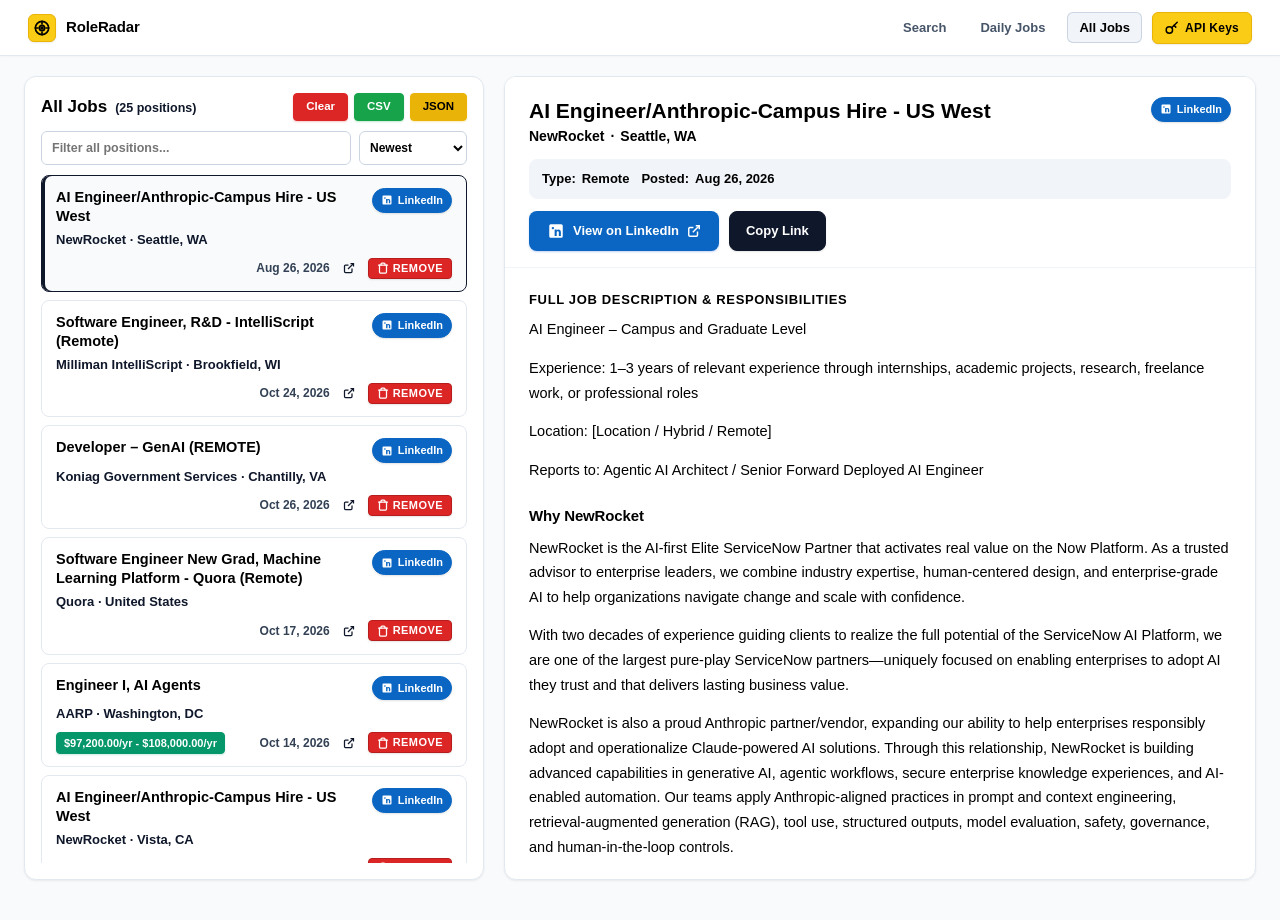
==== all-jobs.html @ 5026308d "feat: add Daily Jobs and All Jobs navigation and view pages" ====
<!DOCTYPE html>
<html lang="en">
<head>
  <meta charset="utf-8">
  <meta name="viewport" content="width=device-width, initial-scale=1.0">
  <title>RoleRadar — All Jobs</title>
  <link rel="icon" type="image/svg+xml" href="data:image/svg+xml,%3Csvg xmlns='http://www.w3.org/2000/svg' viewBox='0 0 32 32'%3E%3Crect width='32' height='32' rx='6' fill='%23facc15'/%3E%3Ccircle cx='16' cy='16' r='11' stroke='%23000000' stroke-width='2.5' fill='none'/%3E%3Ccircle cx='16' cy='16' r='5' stroke='%23000000' stroke-width='2.2' fill='none'/%3E%3Ccircle cx='16' cy='16' r='2' fill='%23000000'/%3E%3Cline x1='16' y1='2' x2='16' y2='7' stroke='%23000000' stroke-width='2.5' stroke-linecap='round'/%3E%3Cline x1='16' y1='25' x2='16' y2='30' stroke='%23000000' stroke-width='2.5' stroke-linecap='round'/%3E%3Cline x1='2' y1='16' x2='7' y2='16' stroke='%23000000' stroke-width='2.5' stroke-linecap='round'/%3E%3Cline x1='25' y1='16' x2='30' y2='16' stroke='%23000000' stroke-width='2.5' stroke-linecap='round'/%3E%3C/svg%3E">
  <link rel="stylesheet" href="style.css">
</head>
<body data-page="all-jobs">

  <!-- Top Navigation Bar -->
  <header class="top-navbar">
    <a href="index.html" class="nav-brand">
      <div class="brand-icon">
        <svg width="16" height="16" viewBox="0 0 24 24" fill="none" stroke="#000000" stroke-width="2.5" stroke-linecap="round" stroke-linejoin="round">
          <circle cx="12" cy="12" r="10"></circle>
          <line x1="22" y1="12" x2="18" y2="12"></line>
          <line x1="6" y1="12" x2="2" y2="12"></line>
          <line x1="12" y1="6" x2="12" y2="2"></line>
          <line x1="12" y1="22" x2="12" y2="18"></line>
          <circle cx="12" cy="12" r="4"></circle>
          <circle cx="12" cy="12" r="1.5" fill="#000000"></circle>
        </svg>
      </div>
      <span>RoleRadar</span>
    </a>

    <!-- Right Nav Menu (Search, Daily Jobs, All Jobs, API Keys) -->
    <nav class="nav-right-menu">
      <a href="index.html" class="nav-link">Search</a>
      <a href="daily-jobs.html" class="nav-link">Daily Jobs</a>
      <a href="all-jobs.html" class="nav-link active">All Jobs</a>
      <button type="button" class="btn-apikeys" id="btn-open-apikeys" title="Configure API Keys">
        <svg width="14" height="14" viewBox="0 0 24 24" fill="none" stroke="currentColor" stroke-width="2.5" stroke-linecap="round" stroke-linejoin="round">
          <circle cx="7.5" cy="15.5" r="5.5"></circle>
          <path d="m21 2-9.6 9.6"></path>
          <path d="m15.5 7.5 3 3"></path>
        </svg>
        <span>API Keys</span>
      </button>
    </nav>
  </header>

  <!-- Master 2-Column Layout (Results List & Job Detail Pane) -->
  <div class="app-2col-layout">

    <!-- Column 1 (Left): Search Results List with Solid Red Remove Button -->
    <div class="col-results">
      <section class="results-card">
        <div class="results-header-bar">
          <div class="results-title-group">
            <h2 class="results-title">All Jobs</h2>
            <span class="results-count" id="results-count">(0 positions)</span>
          </div>

          <div class="results-actions-top">
            <button type="button" class="btn-clear-results" id="btn-clear-results" title="Clear all loaded results">Clear</button>
            <button type="button" class="btn-export btn-csv" id="btn-export-csv">CSV</button>
            <button type="button" class="btn-export btn-json" id="btn-export-json">JSON</button>
          </div>
        </div>

        <div class="results-filter-bar">
          <input id="rf" class="search-filter-input" type="text" placeholder="Filter all positions...">
          <select id="rs" class="sort-select">
            <option value="newest">Newest</option>
            <option value="company">Company</option>
            <option value="source">Source</option>
          </select>
        </div>

        <!-- Clickable Job List (Clean Master List) -->
        <div class="job-list" id="job-list">
          <div class="empty-list-state">
            <svg class="empty-icon" viewBox="0 0 24 24" fill="none" stroke-width="1.8">
              <rect x="2" y="7" width="20" height="14" rx="2" ry="2"></rect>
              <path d="M16 21V5a2 2 0 0 0-2-2h-4a2 2 0 0 0-2 2v16"></path>
            </svg>
            <p style="font-size: 13.5px; font-weight: 700; color: #000000;">No saved positions found.</p>
            <p style="font-size: 12px; max-width: 260px; color: #334155; line-height: 1.5;">Positions saved from your searches and daily jobs will appear in this master list.</p>
          </div>
        </div>
      </section>
    </div>

    <!-- Column 2 (Right): Sticky Job Detail Pane -->
    <div class="col-detail">
      <div class="detail-pane" id="detail-pane">
        <!-- Empty State Before Selection -->
        <div class="detail-pane-empty" id="detail-empty-state">
          <svg style="width: 44px; height: 44px; stroke: var(--text-tertiary); opacity: 0.5;" viewBox="0 0 24 24" fill="none" stroke="currentColor" stroke-width="1.5">
            <path d="M14 2H6a2 2 0 0 0-2 2v16a2 2 0 0 0 2 2h12a2 2 0 0 0 2-2V8z"></path>
            <polyline points="14 2 14 8 20 8"></polyline>
            <line x1="16" y1="13" x2="8" y2="13"></line>
            <line x1="16" y1="17" x2="8" y2="17"></line>
            <polyline points="10 9 9 9 8 9"></polyline>
          </svg>
          <div style="font-size: 15px; font-weight: 600; color: var(--text-primary);">Job Details</div>
          <p style="font-size: 13px; line-height: 1.5;">Click any position from the list to preview full company metadata, compensation, direct apply links, and full responsibilities here.</p>
        </div>

        <!-- Active Selected Job Details -->
        <div class="detail-pane-content" id="detail-content" style="display: none;">
          <div class="detail-header">
            <div class="detail-header-top">
              <div>
                <h2 class="detail-title" id="detail-job-title">Job Title</h2>
                <div class="detail-company-line">
                  <span id="detail-company" style="font-weight: 600; color: var(--text-primary);">Company</span>
                  <span>·</span>
                  <span id="detail-location">Location</span>
                </div>
              </div>
              <span class="badge-source" id="detail-source-badge">LinkedIn</span>
            </div>

            <!-- Key Info Bar (Salary, Workplace, Date) -->
            <div class="detail-stats-bar">
              <div class="stat-item" id="stat-salary-wrap">
                <strong>Salary:</strong> <span class="job-salary-tag" id="detail-salary">$100k - $120k</span>
              </div>
              <div class="stat-item">
                <strong>Type:</strong> <span id="detail-worktype">Remote</span>
              </div>
              <div class="stat-item">
                <strong>Posted:</strong> <span id="detail-date" style="color: var(--text-secondary);">Recent</span>
              </div>
            </div>

            <!-- Actions Bar -->
            <div class="detail-actions-bar">
              <a href="#" target="_blank" rel="noopener" class="btn-apply-primary" id="detail-apply-btn">
                <span>View / Apply Posting</span>
                <svg width="14" height="14" viewBox="0 0 24 24" fill="none" stroke="currentColor" stroke-width="2.5">
                  <path d="M18 13v6a2 2 0 0 1-2 2H5a2 2 0 0 1-2-2V8a2 2 0 0 1 2-2h6"></path>
                  <polyline points="15 3 21 3 21 9"></polyline>
                  <line x1="10" y1="14" x2="21" y2="3"></line>
                </svg>
              </a>
              <button type="button" class="btn-detail-action" id="detail-copy-btn">Copy Link</button>
            </div>
          </div>

          <!-- Description Body -->
          <div class="detail-body">
            <div>
              <div class="detail-section-title">Full Job Description &amp; Responsibilities</div>
              <div class="detail-desc-text" id="detail-description">
                Description text...
              </div>
            </div>
          </div>
        </div>
      </div>
    </div>
  </div>

  <!-- API Keys Window -->
  <div class="modal-backdrop" id="settings-modal" style="display: none;" role="dialog" aria-modal="true" aria-labelledby="apikeys-modal-title">
    <div class="apikeys-window">
      <div class="window-header">
        <div class="window-title-row">
          <svg width="16" height="16" viewBox="0 0 24 24" fill="none" stroke="currentColor" stroke-width="2.5" stroke-linecap="round" stroke-linejoin="round">
            <circle cx="7.5" cy="15.5" r="5.5"></circle>
            <path d="m21 2-9.6 9.6"></path>
            <path d="m15.5 7.5 3 3"></path>
          </svg>
          <h2 class="window-title" id="apikeys-modal-title">API Keys Configuration</h2>
        </div>
        <button type="button" class="btn-window-close" id="btn-close-settings" aria-label="Close window">&times;</button>
      </div>
      
      <div class="window-body">
        <p class="window-desc">
          Paste your personal API credentials below. They are saved directly into your browser's local storage and used only for direct calls to Apify and Google Gemini.
        </p>

        <!-- Apify API Token Field -->
        <div class="input-field-group">
          <div class="field-label-row">
            <label class="field-label" for="setting-apify-token">Apify API Token</label>
            <span class="key-status-badge unset" id="status-apify">NOT SET</span>
          </div>
          <div class="input-wrapper">
            <input type="password" id="setting-apify-token" class="text-input mono-input" placeholder="apify_api_..." autocomplete="off" spellcheck="false">
            <button type="button" class="btn-toggle-visibility" data-target="setting-apify-token" title="Show/Hide">
              <svg class="icon-eye" width="16" height="16" viewBox="0 0 24 24" fill="none" stroke="currentColor" stroke-width="2"><path d="M1 12s4-8 11-8 11 8 11 8-4 8-11 8-11-8-11-8z"></path><circle cx="12" cy="12" r="3"></circle></svg>
            </button>
          </div>
          <div class="field-help-text">
            Required to scrape live job listings from LinkedIn, Indeed, Glassdoor, Google Jobs, &amp; ZipRecruiter. 
            <a href="https://console.apify.com/account/integrations" target="_blank" rel="noopener">Get Apify Token &rarr;</a>
          </div>
        </div>

        <!-- Google Gemini API Key Field -->
        <div class="input-field-group">
          <div class="field-label-row">
            <label class="field-label" for="setting-gemini-key">Google Gemini API Key</label>
            <span class="key-status-badge unset" id="status-gemini">NOT SET</span>
          </div>
          <div class="input-wrapper">
            <input type="password" id="setting-gemini-key" class="text-input mono-input" placeholder="AIzaSy..." autocomplete="off" spellcheck="false">
            <button type="button" class="btn-toggle-visibility" data-target="setting-gemini-key" title="Show/Hide">
              <svg class="icon-eye" width="16" height="16" viewBox="0 0 24 24" fill="none" stroke="currentColor" stroke-width="2"><path d="M1 12s4-8 11-8 11 8 11 8-4 8-11 8-11-8-11-8z"></path><circle cx="12" cy="12" r="3"></circle></svg>
            </button>
          </div>
          <div class="field-help-text">
            Required for the &ldquo;Describe to AI&rdquo; intelligent career parser using Gemini 2.5 Flash. 
            <a href="https://aistudio.google.com/app/apikey" target="_blank" rel="noopener">Get Google API Key &rarr;</a>
          </div>
        </div>

        <!-- Notification Banner in window -->
        <div class="window-alert" id="settings-alert" style="display: none;"></div>
      </div>

      <div class="window-footer">
        <button type="button" class="btn-danger-outline" id="btn-clear-settings">Clear Keys</button>
        <div class="window-footer-right">
          <button type="button" class="btn-secondary-action" id="btn-cancel-settings">Cancel</button>
          <button type="button" class="btn-primary-action" id="btn-save-settings">Save Keys</button>
        </div>
      </div>
    </div>
  </div>

  <script src="config.js"></script>
  <script src="results/jobs_data.js"></script>
  <script src="jobs-view.js"></script>
</body>
</html>
---- style.css ----
:root {
  /* Color Palette - High Contrast Dark & Clean */
  --bg-page: #f8fafc;
  --bg-card: #ffffff;
  --bg-subtle: #f8fafc;
  --bg-muted: #f1f5f9;
  
  /* Deep, Dark, High-Contrast Typography */
  --text-primary: #000000;
  --text-secondary: #0f172a; /* Deepest dark slate, 100% sharp */
  --text-tertiary: #1e293b;  /* Dark slate */
  --text-muted: #475569;     /* Readable slate for subtext/placeholders */
  
  /* Subtle, Light, Clean Modern Borders (NOT heavy/dark) */
  --border-light: #f1f5f9;
  --border-card: #e2e8f0;    /* Soft clean card border */
  --border-input: #cbd5e1;   /* Clean input border */
  --border-hover: #94a3b8;   /* Subtle on hover */
  --border-focus: #0f172a;   /* Clean focus */
  
  /* Primary & Accents */
  --primary: #0f172a;
  --primary-hover: #1e293b;
  --primary-fg: #ffffff;
  
  --accent: #1d4ed8;
  --accent-hover: #1e40af;
  --accent-light: #eff6ff;

  --search-btn-bg: #1d4ed8;
  --search-btn-hover: #1e40af;
  --search-btn-fg: #ffffff;

  /* AI Section Accents */
  --ai-border: #e2e8f0;
  --ai-bg: #f8fafc;
  --ai-accent: #1d4ed8;
  
  /* Segmented Controls (macOS / Linear style) */
  --segment-bg: #f1f5f9;
  --segment-border: #cbd5e1;
  --segment-active-bg: #ffffff;
  --segment-active-text: #000000;
  --segment-active-shadow: 0 1px 3px rgba(0, 0, 0, 0.1), 0 1px 2px rgba(0, 0, 0, 0.06);

  /* Tag Badges - Solid High-Contrast Colors (No pastel/vibe-coded tints) */
  --tag-must-bg: #1e293b;
  --tag-must-border: #1e293b;
  --tag-must-text: #ffffff;

  --tag-any-bg: #2563eb;
  --tag-any-border: #2563eb;
  --tag-any-text: #ffffff;

  --tag-exclude-bg: #dc2626;
  --tag-exclude-border: #dc2626;
  --tag-exclude-text: #ffffff;

  /* Typography & Geometry */
  --font-sans: -apple-system, BlinkMacSystemFont, "Segoe UI", Roboto, "Helvetica Neue", Arial, sans-serif;
  --font-mono: ui-monospace, SFMono-Regular, Menlo, Monaco, Consolas, monospace;
  
  --radius-xs: 4px;
  --radius-sm: 6px;
  --radius-md: 8px;
  --radius-lg: 12px;
  --radius-full: 9999px;
  
  --shadow-card: 0 1px 3px rgba(0, 0, 0, 0.05), 0 1px 2px rgba(0, 0, 0, 0.03);
  --shadow-btn: 0 1px 2px rgba(29, 78, 216, 0.25);
  
  --transition: 0.15s ease;
}

* {
  box-sizing: border-box;
  margin: 0;
  padding: 0;
  scrollbar-width: none !important;      /* Firefox */
  -ms-overflow-style: none !important;  /* IE and Edge */
}

/* Hide scrollbar completely everywhere while keeping full smooth scrolling */
*::-webkit-scrollbar,
html::-webkit-scrollbar,
body::-webkit-scrollbar {
  display: none !important;
  width: 0 !important;
  height: 0 !important;
  background: transparent !important;
}

*::-webkit-scrollbar-thumb,
*::-webkit-scrollbar-track {
  display: none !important;
  background: transparent !important;
}

body {
  background: var(--bg-page);
  color: var(--text-primary);
  font-family: var(--font-sans);
  font-size: 14px;
  line-height: 1.5;
  -webkit-font-smoothing: antialiased;
}

button, input, select, textarea {
  font: inherit;
  color: inherit;
}

/* Universal clean focus for inputs and textareas (no native browser outline clash) */
input, textarea, select {
  outline: none;
}

input:focus, input:focus-visible,
textarea:focus, textarea:focus-visible,
select:focus, select:focus-visible {
  outline: none !important;
}

button {
  cursor: pointer;
  transition: background var(--transition), border-color var(--transition), color var(--transition), box-shadow var(--transition);
}

button:focus-visible, a:focus-visible {
  outline: 2px solid var(--accent);
  outline-offset: 2px;
}

/* Kill broken outline on inline tag inputs */
.inline-tag-input,
.inline-tag-input:focus,
.inline-tag-input:focus-visible {
  outline: none !important;
  box-shadow: none !important;
  border: none !important;
}

/* Top Navigation Bar */
.top-navbar {
  height: 56px;
  background: var(--bg-card);
  border-bottom: 1px solid var(--border-card);
  display: flex;
  align-items: center;
  justify-content: space-between;
  padding: 0 28px;
  position: sticky;
  top: 0;
  z-index: 100;
  box-shadow: 0 1px 2px rgba(0, 0, 0, 0.03);
}

.nav-brand {
  display: flex;
  align-items: center;
  gap: 10px;
  text-decoration: none;
  color: var(--text-primary);
  font-weight: 700;
  font-size: 15px;
  letter-spacing: -0.01em;
}

.brand-icon {
  width: 28px;
  height: 28px;
  border-radius: var(--radius-sm);
  background: #facc15;
  border: 1px solid #eab308;
  color: #000000;
  display: flex;
  align-items: center;
  justify-content: center;
  box-shadow: 0 1px 2px rgba(0, 0, 0, 0.08);
  flex: none;
}

.brand-icon svg {
  stroke: #000000;
}

.nav-right-menu {
  display: flex;
  align-items: center;
  gap: 10px;
}

.nav-link {
  font-size: 13px;
  font-weight: 700;
  color: #475569;
  text-decoration: none;
  padding: 6px 12px;
  border-radius: var(--radius-sm);
  transition: all var(--transition);
  display: inline-flex;
  align-items: center;
  white-space: nowrap;
}

.nav-link:hover {
  color: #000000;
  background: #f1f5f9;
}

.nav-link.active {
  color: #000000;
  background: #f1f5f9;
  font-weight: 850;
  box-shadow: inset 0 0 0 1px #cbd5e1;
}

.btn-apikeys {
  height: 32px;
  padding: 0 12px;
  border-radius: var(--radius-sm);
  background: #facc15;
  color: #000000;
  border: 1px solid #eab308;
  font-family: inherit;
  font-size: 12px;
  font-weight: 800;
  letter-spacing: 0.02em;
  display: inline-flex;
  align-items: center;
  gap: 6px;
  cursor: pointer;
  transition: all var(--transition);
  box-shadow: 0 1px 2px rgba(0, 0, 0, 0.08);
}

.btn-apikeys:hover {
  background: #eab308;
  border-color: #ca8a04;
  color: #000000;
}

.btn-apikeys svg {
  stroke: #000000;
}

/* ========================================================
   MASTER 3-COLUMN LAYOUT: Search | Results | Details
   ======================================================== */
.app-3col-layout {
  width: 100%;
  max-width: 1840px;
  margin: 0 auto;
  padding: 20px 24px 40px;
  display: grid;
  grid-template-columns: minmax(360px, 1.05fr) minmax(340px, 1fr) minmax(420px, 1.35fr);
  gap: 20px;
  align-items: start;
  box-sizing: border-box;
}

/* 2-COLUMN MASTER-DETAIL LAYOUT (Daily Jobs & All Jobs) */
.app-2col-layout {
  width: 100%;
  max-width: 1600px;
  margin: 0 auto;
  padding: 20px 24px 40px;
  display: grid;
  grid-template-columns: minmax(380px, 460px) minmax(500px, 1.4fr);
  gap: 20px;
  align-items: start;
  box-sizing: border-box;
}

/* COLUMN 1: Search Form & Query Controls */
.col-search {
  display: flex;
  flex-direction: column;
  gap: 16px;
  min-width: 0;
}

/* Header & Presets */
.page-header {
  display: flex;
  align-items: center;
  justify-content: space-between;
  gap: 10px;
  flex-wrap: wrap;
}

.page-title {
  font-size: 21px;
  font-weight: 800;
  letter-spacing: -0.02em;
  color: var(--text-primary);
}

.preset-pills {
  display: flex;
  align-items: center;
  gap: 6px;
  flex-wrap: wrap;
}

.preset-pill {
  height: 28px;
  padding: 0 10px;
  border-radius: var(--radius-full);
  border: 1px solid var(--border-input);
  background: #ffffff;
  color: var(--text-secondary);
  font-size: 11.5px;
  font-weight: 600;
  transition: all var(--transition);
}

.preset-pill:hover {
  border-color: var(--border-focus);
  color: var(--text-primary);
}

.preset-pill.active {
  background: var(--primary);
  border-color: var(--primary);
  color: #ffffff;
  font-weight: 700;
}

/* Main Form Card */
.form-card {
  background: var(--bg-card);
  border: 1px solid var(--border-card);
  border-radius: var(--radius-lg);
  padding: 18px 18px;
  box-shadow: var(--shadow-card);
  display: flex;
  flex-direction: column;
  gap: 15px;
}

/* DESCRIBE TO AI SECTION - Generous Spacious Window */
.describe-ai-section {
  background: var(--ai-bg);
  border: 1px solid var(--ai-border);
  border-radius: var(--radius-md);
  padding: 12px 14px;
  display: flex;
  flex-direction: column;
  gap: 10px;
}

.describe-ai-header {
  display: flex;
  align-items: center;
  justify-content: space-between;
  gap: 10px;
}

.describe-ai-title-wrap {
  display: flex;
  align-items: center;
  gap: 8px;
  flex-wrap: wrap;
}

.describe-ai-title {
  display: flex;
  align-items: center;
  gap: 5px;
  font-size: 12px;
  font-weight: 800;
  text-transform: uppercase;
  letter-spacing: 0.05em;
  color: var(--text-primary);
}

.ai-sparkle-icon {
  color: #d97706;
}

.ai-badge {
  font-size: 10.5px;
  font-weight: 750;
  color: #ffffff;
  background: #2563eb;
  padding: 3px 9px;
  border-radius: var(--radius-full);
  letter-spacing: 0.02em;
  box-shadow: 0 1px 2px rgba(37, 99, 235, 0.25);
}

/* Compact Button in Header */
.btn-generate-ai {
  height: 28px;
  padding: 0 12px;
  border: 0;
  border-radius: var(--radius-sm);
  background: #0f172a;
  color: #ffffff;
  font-size: 11.5px;
  font-weight: 700;
  display: inline-flex;
  align-items: center;
  gap: 6px;
  flex: none;
  cursor: pointer;
  transition: background var(--transition), transform var(--transition);
}

.btn-generate-ai:hover {
  background: #1e293b;
}

.btn-generate-ai:disabled {
  opacity: 0.6;
  cursor: not-allowed;
}

/* Spacious Full-Window Textarea */
.ai-textarea {
  width: 100%;
  padding: 10px 12px;
  border: 1px solid var(--border-input);
  border-radius: var(--radius-sm);
  background: #ffffff;
  color: var(--text-primary);
  font-size: 13.5px;
  line-height: 1.55;
  resize: vertical;
  min-height: 115px;
  transition: border-color var(--transition), box-shadow var(--transition);
}

.ai-textarea:focus {
  border-color: var(--border-focus);
  box-shadow: 0 0 0 1.5px var(--border-focus);
  outline: none;
}

.ai-textarea::placeholder {
  color: var(--text-muted);
}

.ai-status-msg {
  display: none;
  font-size: 12px;
  font-weight: 600;
  color: var(--accent);
}

/* Primary Inputs (Keywords & Location) */
.primary-inputs {
  display: grid;
  grid-template-columns: 1.8fr 1.2fr;
  gap: 12px;
}

@media (max-width: 500px) {
  .primary-inputs {
    grid-template-columns: 1fr;
  }
}

.input-field-group {
  display: flex;
  flex-direction: column;
  gap: 6px;
}

.field-label {
  font-size: 11.5px;
  text-transform: uppercase;
  letter-spacing: 0.05em;
  font-weight: 800;
  color: var(--text-primary);
}

.input-wrapper {
  position: relative;
  display: flex;
  align-items: center;
}

.input-icon {
  position: absolute;
  left: 11px;
  width: 15px;
  height: 15px;
  color: var(--text-muted);
  pointer-events: none;
}

.text-input {
  width: 100%;
  height: 38px;
  padding: 0 12px 0 34px;
  border: 1px solid var(--border-input);
  border-radius: var(--radius-md);
  background: var(--bg-card);
  color: var(--text-primary);
  font-size: 13px;
  font-weight: 600;
  transition: border-color var(--transition), box-shadow var(--transition);
}

.text-input:hover {
  border-color: var(--border-hover);
}

.text-input:focus {
  outline: none;
  border-color: var(--border-focus);
  box-shadow: 0 0 0 1.5px var(--border-focus);
}

.text-input::placeholder {
  color: var(--text-muted);
}

/* Tag Groups - Fixed Clean Highlighters */
.tag-groups {
  display: flex;
  flex-direction: column;
  gap: 8px;
}

.tag-row {
  display: grid;
  grid-template-columns: 78px 1fr;
  align-items: center;
  gap: 10px;
}

.tag-badge-label {
  font-size: 12px;
  font-weight: 800;
  color: var(--text-primary);
}

/* Unified tag container */
.chips-container {
  display: flex;
  align-items: center;
  gap: 6px;
  flex-wrap: wrap;
  min-height: 36px;
  padding: 3px 8px;
  border: 1px solid var(--border-input);
  border-radius: var(--radius-md);
  background: #ffffff;
  transition: border-color var(--transition), box-shadow var(--transition);
  cursor: text;
}

.chips-container:focus-within {
  border-color: var(--border-focus) !important;
  box-shadow: 0 0 0 1.5px var(--border-focus) !important;
}

.chip {
  display: inline-flex;
  align-items: center;
  gap: 5px;
  height: 25px;
  padding: 0 7px 0 10px;
  border-radius: var(--radius-full);
  font-size: 11.5px;
  font-weight: 700;
  box-shadow: 0 1px 2px rgba(0, 0, 0, 0.15);
}

.chip.must {
  background: var(--tag-must-bg);
  border: 1px solid var(--tag-must-border);
  color: #ffffff;
}

.chip.any {
  background: var(--tag-any-bg);
  border: 1px solid var(--tag-any-border);
  color: #ffffff;
}

.chip.exclude {
  background: var(--tag-exclude-bg);
  border: 1px solid var(--tag-exclude-border);
  color: #ffffff;
}

.chip-remove {
  width: 15px;
  height: 15px;
  border: 0;
  background: rgba(255, 255, 255, 0.2);
  color: #ffffff;
  opacity: 0.9;
  font-size: 12px;
  line-height: 1;
  display: flex;
  align-items: center;
  justify-content: center;
  border-radius: var(--radius-full);
  cursor: pointer;
  margin-left: 2px;
  transition: all var(--transition);
}

.chip-remove:hover {
  opacity: 1;
  background: rgba(255, 255, 255, 0.4);
  color: #ffffff;
}

.inline-tag-input {
  border: 0 !important;
  background: transparent !important;
  outline: none !important;
  box-shadow: none !important;
  font-size: 12px;
  font-weight: 600;
  color: var(--text-primary);
  min-width: 120px;
  flex: 1;
  height: 24px;
}

.inline-tag-input::placeholder {
  color: var(--text-muted);
}

/* 2x2 Filter Controls Grid */
.filter-grid-2x2 {
  display: grid;
  grid-template-columns: 1fr 1fr;
  gap: 12px 14px;
}

@media (max-width: 520px) {
  .filter-grid-2x2 {
    grid-template-columns: 1fr;
  }
}

.segmented-control {
  display: flex;
  background: var(--segment-bg);
  border: 1px solid var(--segment-border);
  border-radius: var(--radius-md);
  padding: 2px;
  gap: 2px;
  height: 36px;
  width: 100%;
}

.segment-btn {
  flex: 1;
  height: 100%;
  border: 0;
  border-radius: var(--radius-sm);
  background: transparent;
  color: var(--text-secondary);
  font-size: 12px;
  font-weight: 600;
  white-space: nowrap;
  padding: 0 4px;
  transition: all var(--transition);
}

.segment-btn:hover {
  color: var(--text-primary);
}

.segment-btn.active {
  background: var(--segment-active-bg);
  color: var(--segment-active-text);
  font-weight: 800;
  box-shadow: var(--segment-active-shadow);
}

.select-control {
  height: 36px;
  padding: 0 10px;
  border: 1px solid var(--border-input);
  border-radius: var(--radius-md);
  background: #ffffff;
  color: var(--text-primary);
  font-size: 12.5px;
  font-weight: 600;
}

.select-control:focus {
  outline: none;
  border-color: var(--border-focus);
  box-shadow: 0 0 0 1.5px var(--border-focus);
}

/* Actions Bar with Platform Badges + Limit + Search Button */
.search-actions-bar {
  display: flex;
  align-items: center;
  justify-content: space-between;
  gap: 12px;
  flex-wrap: wrap;
  padding-top: 6px;
  border-top: 1px solid var(--border-light);
}

.action-controls-left {
  display: flex;
  align-items: center;
  gap: 10px;
  flex-wrap: wrap;
}

/* Platform Filter Pills with Official Logos (All 5 Platforms) */
.platform-group {
  display: flex;
  align-items: center;
  gap: 6px;
  flex-wrap: wrap;
}

.platform-pill {
  height: 32px;
  padding: 0 10px;
  border-radius: var(--radius-md);
  border: 1px solid var(--border-input);
  background: #ffffff;
  color: var(--text-secondary);
  font-size: 11.5px;
  font-weight: 700;
  display: inline-flex;
  align-items: center;
  gap: 5px;
  cursor: pointer;
  transition: all var(--transition);
  user-select: none;
}

.platform-pill svg {
  flex: none;
}

.platform-pill:hover {
  border-color: var(--border-focus);
  color: var(--text-primary);
}

.platform-pill.active[data-source="linkedin"] {
  background: #0a66c2;
  border-color: #0a66c2;
  color: #ffffff;
}

.platform-pill.active[data-source="indeed"] {
  background: #2164f3;
  border-color: #2164f3;
  color: #ffffff;
}

.platform-pill.active[data-source="glassdoor"] {
  background: #0caa41;
  border-color: #0caa41;
  color: #ffffff;
}

.platform-pill.active[data-source="google"] {
  background: #1e293b;
  border-color: #0f172a;
  color: #ffffff;
}

.platform-pill.active[data-source="ziprecruiter"] {
  background: #16a34a;
  border-color: #16a34a;
  color: #ffffff;
}

/* Fetch Count Input & Presets */
.results-limit-group {
  display: flex;
  align-items: center;
  gap: 5px;
}

.results-limit-group .field-label {
  margin: 0;
  white-space: nowrap;
  font-size: 11px;
}

.fetch-count-input {
  width: 50px;
  height: 32px;
  padding: 0 6px;
  border: 1px solid var(--border-input);
  border-radius: var(--radius-sm);
  font-size: 12.5px;
  font-weight: 700;
  text-align: center;
  color: var(--text-primary);
  background: #ffffff;
}

.fetch-count-input:focus {
  outline: none;
  border-color: var(--border-focus);
  box-shadow: 0 0 0 1.5px var(--border-focus);
}

.count-preset-btn {
  height: 26px;
  padding: 0 8px;
  border: 1px solid var(--border-input);
  border-radius: var(--radius-xs);
  background: #f1f5f9;
  font-size: 11px;
  font-weight: 700;
  color: #0f172a;
  cursor: pointer;
  transition: all var(--transition);
}

.count-preset-btn:hover {
  background: #0f172a;
  border-color: #0f172a;
  color: #ffffff;
}

.action-buttons-right {
  display: flex;
  align-items: center;
  gap: 8px;
  flex-wrap: wrap;
}

.append-mode-label {
  display: flex;
  align-items: center;
  gap: 5px;
  font-size: 11.5px;
  font-weight: 700;
  color: var(--text-secondary);
  cursor: pointer;
  user-select: none;
}

.append-mode-label input {
  width: 14px;
  height: 14px;
  cursor: pointer;
}

/* Primary Search Button */
.btn-search-primary {
  height: 38px;
  padding: 0 16px;
  border: 0;
  border-radius: var(--radius-md);
  background: var(--search-btn-bg);
  color: var(--search-btn-fg);
  font-size: 13px;
  font-weight: 700;
  display: inline-flex;
  align-items: center;
  gap: 7px;
  box-shadow: var(--shadow-btn);
  cursor: pointer;
  transition: all var(--transition);
}

.btn-search-primary:hover {
  background: var(--search-btn-hover);
}

.btn-search-primary:disabled {
  opacity: 0.6;
  cursor: not-allowed;
}

.btn-ghost {
  height: 38px;
  padding: 0 12px;
  border: 1px solid #0f172a;
  border-radius: var(--radius-md);
  background: #0f172a;
  color: #ffffff;
  font-size: 12px;
  font-weight: 700;
  cursor: pointer;
  box-shadow: 0 1px 2px rgba(0, 0, 0, 0.1);
  transition: all var(--transition);
}

.btn-ghost:hover {
  background: #1e293b;
  border-color: #1e293b;
  color: #ffffff;
}

/* Notification Banner */
.notification-banner {
  display: none;
  align-items: center;
  gap: 10px;
  padding: 9px 12px;
  border-radius: var(--radius-md);
  font-size: 12.5px;
  font-weight: 600;
}

.notification-banner.loading {
  display: flex;
  background: #1d4ed8;
  border: 1px solid #1d4ed8;
  color: #ffffff;
  box-shadow: 0 2px 8px rgba(29, 78, 216, 0.25);
}

.notification-banner.success {
  display: flex;
  background: #16a34a;
  border: 1px solid #16a34a;
  color: #ffffff;
  box-shadow: 0 2px 8px rgba(22, 163, 74, 0.25);
}

.notification-banner.error {
  display: flex;
  background: #dc2626;
  border: 1px solid #dc2626;
  color: #ffffff;
  box-shadow: 0 2px 8px rgba(220, 38, 38, 0.25);
}

.spinner {
  width: 14px;
  height: 14px;
  border: 2px solid currentColor;
  border-right-color: transparent;
  border-radius: 50%;
  animation: spin 0.75s linear infinite;
  flex: none;
}

@keyframes spin {
  to { transform: rotate(360deg); }
}

/* COLLAPSIBLE URLs CARD */
.urls-card {
  background: var(--bg-card);
  border: 1px solid var(--border-card);
  border-radius: var(--radius-lg);
  box-shadow: var(--shadow-card);
  overflow: hidden;
}

.urls-header {
  padding: 11px 16px;
  display: flex;
  align-items: center;
  justify-content: space-between;
  cursor: pointer;
  user-select: none;
  background: var(--bg-card);
  transition: background var(--transition);
}

.urls-header:hover {
  background: var(--bg-subtle);
}

.urls-header-left {
  display: flex;
  align-items: center;
  gap: 8px;
}

.urls-chevron {
  width: 15px;
  height: 15px;
  color: var(--text-secondary);
  transition: transform var(--transition);
}

.urls-card.collapsed .urls-chevron {
  transform: rotate(-90deg);
}

.urls-card.collapsed .urls-list-block {
  display: none;
}

.urls-title {
  font-size: 12px;
  text-transform: uppercase;
  letter-spacing: 0.05em;
  font-weight: 800;
  color: var(--text-primary);
}

.urls-list-block {
  padding: 0 16px 16px;
  display: flex;
  flex-direction: column;
  gap: 12px;
  border-top: 1px solid var(--border-light);
}

.platform-url-item {
  display: flex;
  flex-direction: column;
  gap: 6px;
}

.platform-url-top {
  display: flex;
  align-items: center;
  justify-content: space-between;
  padding-top: 10px;
}

.platform-label {
  font-size: 12px;
  font-weight: 800;
  display: flex;
  align-items: center;
  gap: 6px;
}

.platform-url-actions {
  display: flex;
  gap: 6px;
}

.btn-url-small {
  height: 24px;
  padding: 0 8px;
  border: 1px solid var(--border-input);
  border-radius: var(--radius-xs);
  background: #ffffff;
  color: var(--text-primary);
  font-size: 11px;
  font-weight: 700;
  cursor: pointer;
  transition: all var(--transition);
}

.btn-url-small:hover {
  border-color: var(--border-focus);
  background: #f8fafc;
}

.url-string-box {
  padding: 6px 10px;
  background: #f1f5f9;
  border: 1px solid var(--border-card);
  border-radius: var(--radius-sm);
  font-family: var(--font-mono);
  font-size: 11px;
  color: #000000;
  white-space: nowrap;
  overflow: hidden;
  text-overflow: ellipsis;
  user-select: all;
}

.param-pills-row {
  display: flex;
  flex-wrap: wrap;
  gap: 6px;
}

.param-badge {
  font-size: 11px;
  font-family: var(--font-mono);
  background: #e2e8f0;
  border: 1px solid #cbd5e1;
  color: #0f172a;
  padding: 2px 7px;
  border-radius: var(--radius-xs);
  font-weight: 600;
}

/* ========================================================
   COLUMN 2: Search Results List (Middle Column)
   ======================================================== */
.col-results {
  position: sticky;
  top: 76px;
  height: calc(100vh - 96px);
  display: flex;
  flex-direction: column;
  min-width: 0;
}

.results-card {
  background: var(--bg-card);
  border: 1px solid var(--border-card);
  border-radius: var(--radius-lg);
  padding: 16px 16px;
  box-shadow: var(--shadow-card);
  display: flex;
  flex-direction: column;
  gap: 10px;
  height: 100%;
  overflow: hidden;
}

.results-header-bar {
  display: flex;
  align-items: center;
  justify-content: space-between;
  gap: 10px;
}

.results-title-group {
  display: flex;
  align-items: baseline;
  gap: 8px;
}

.results-title {
  font-size: 17px;
  font-weight: 800;
  color: var(--text-primary);
}

.results-count {
  font-size: 12.5px;
  font-weight: 700;
  color: var(--text-secondary);
}

.results-actions-top {
  display: flex;
  align-items: center;
  gap: 6px;
}

/* Clear Results Button - Solid Red */
.btn-clear-results {
  height: 28px;
  padding: 0 12px;
  border: 1px solid #dc2626;
  border-radius: var(--radius-xs);
  background: #dc2626;
  font-size: 11.5px;
  font-weight: 700;
  color: #ffffff;
  cursor: pointer;
  box-shadow: 0 1px 2px rgba(220, 38, 38, 0.25);
  transition: all var(--transition);
}

.btn-clear-results:hover {
  background: #b91c1c;
  border-color: #b91c1c;
  color: #ffffff;
}

.btn-clear-results:active {
  background: #991b1b;
  border-color: #991b1b;
}

/* CSV Export Button - Solid Green */
#btn-export-csv, .btn-export.btn-csv {
  height: 28px;
  padding: 0 12px;
  border: 1px solid #16a34a;
  border-radius: var(--radius-xs);
  background: #16a34a;
  font-size: 11.5px;
  font-weight: 750;
  color: #ffffff;
  cursor: pointer;
  box-shadow: 0 1px 2px rgba(22, 163, 74, 0.25);
  transition: all var(--transition);
}

#btn-export-csv:hover, .btn-export.btn-csv:hover {
  background: #15803d;
  border-color: #15803d;
  color: #ffffff;
}

#btn-export-csv:active, .btn-export.btn-csv:active {
  background: #166534;
  border-color: #166534;
}

/* JSON Export Button - Solid Yellow */
#btn-export-json, .btn-export.btn-json {
  height: 28px;
  padding: 0 12px;
  border: 1px solid #eab308;
  border-radius: var(--radius-xs);
  background: #eab308;
  font-size: 11.5px;
  font-weight: 800;
  color: #000000;
  cursor: pointer;
  box-shadow: 0 1px 2px rgba(234, 179, 8, 0.25);
  transition: all var(--transition);
}

#btn-export-json:hover, .btn-export.btn-json:hover {
  background: #ca8a04;
  border-color: #ca8a04;
  color: #000000;
}

#btn-export-json:active, .btn-export.btn-json:active {
  background: #a16207;
  border-color: #a16207;
}

.results-filter-bar {
  display: flex;
  align-items: center;
  gap: 8px;
}

.search-filter-input {
  flex: 1;
  height: 34px;
  padding: 0 10px;
  border: 1px solid var(--border-input);
  border-radius: var(--radius-sm);
  font-size: 12.5px;
  font-weight: 600;
  color: var(--text-primary);
  background: #ffffff;
}

.search-filter-input:focus {
  outline: none;
  border-color: var(--border-focus);
  box-shadow: 0 0 0 1.5px var(--border-focus);
}

.sort-select {
  width: 108px;
  height: 34px;
  padding: 0 6px;
  border: 1px solid var(--border-input);
  border-radius: var(--radius-sm);
  font-size: 12px;
  font-weight: 600;
  color: var(--text-primary);
  background: #ffffff;
}

/* Master Job List - Seamless Scroll, No Scrollbars */
.job-list {
  flex: 1;
  overflow-y: auto;
  display: flex;
  flex-direction: column;
  gap: 8px;
  padding-right: 0;
  scrollbar-width: none !important;
  -ms-overflow-style: none !important;
}

.job-list::-webkit-scrollbar {
  display: none !important;
  width: 0 !important;
  height: 0 !important;
}

.job-item {
  padding: 12px 14px;
  border: 1px solid var(--border-card);
  border-radius: var(--radius-md);
  background: #ffffff;
  cursor: pointer;
  transition: all var(--transition);
  display: flex;
  flex-direction: column;
  gap: 4px;
}

.job-item:hover {
  border-color: var(--border-hover);
  background: var(--bg-subtle);
}

.job-item.selected {
  border-color: #0f172a;
  background: #f8fafc;
  box-shadow: inset 3px 0 0 #0f172a;
}

.job-item-top {
  display: flex;
  align-items: flex-start;
  justify-content: space-between;
  gap: 10px;
}

.job-item-title {
  font-size: 14.5px;
  font-weight: 750;
  color: #000000;
  line-height: 1.3;
}

/* Source Badges with Platform SVGs (All 5 platforms) - SOLID BRAND COLORS */
.badge-source {
  font-size: 11px;
  font-weight: 750;
  padding: 3px 8px;
  border-radius: var(--radius-full);
  display: inline-flex;
  align-items: center;
  gap: 5px;
  flex: none;
  color: #ffffff !important;
  box-shadow: 0 1px 2px rgba(0, 0, 0, 0.12);
}

.badge-source svg {
  width: 12px;
  height: 12px;
  flex: none;
  fill: currentColor;
}

.badge-source.linkedin {
  background: #0a66c2;
  border: 1px solid #0a66c2;
  color: #ffffff !important;
}

.badge-source.indeed {
  background: #2164f3;
  border: 1px solid #2164f3;
  color: #ffffff !important;
}

.badge-source.glassdoor {
  background: #0caa41;
  border: 1px solid #0caa41;
  color: #ffffff !important;
}

.badge-source.google {
  background: #0f172a;
  border: 1px solid #0f172a;
  color: #ffffff !important;
}

.badge-source.ziprecruiter {
  background: #16a34a;
  border: 1px solid #16a34a;
  color: #ffffff !important;
}

.job-item-company {
  font-size: 13px;
  font-weight: 650;
  color: #0f172a;
}

.job-item-meta {
  display: flex;
  align-items: center;
  gap: 8px;
  margin-top: 4px;
  flex-wrap: wrap;
}

.job-salary-tag {
  font-size: 11px;
  font-weight: 750;
  color: #ffffff;
  background: #059669;
  border: 1px solid #059669;
  padding: 2px 7px;
  border-radius: var(--radius-xs);
  box-shadow: 0 1px 2px rgba(5, 150, 105, 0.2);
}

.job-item-date {
  font-size: 12px;
  font-weight: 600;
  color: #334155;
  margin-left: auto;
}

/* External Link Quick Button on Job Item */
.job-item-ext-link {
  display: inline-flex;
  align-items: center;
  justify-content: center;
  width: 22px;
  height: 22px;
  border-radius: var(--radius-xs);
  color: var(--text-secondary);
  border: 1px solid transparent;
  transition: all var(--transition);
  text-decoration: none;
  flex: none;
}

.job-item-ext-link:hover {
  color: #0a66c2;
  border-color: var(--border-card);
  background: var(--bg-card);
}

/* Quick Action Buttons on Job Item (Save & Remove) */
.btn-job-action {
  display: inline-flex;
  align-items: center;
  gap: 4px;
  font-family: inherit;
  font-size: 11px;
  font-weight: 800;
  text-transform: uppercase;
  letter-spacing: 0.04em;
  padding: 3px 8px;
  border-radius: var(--radius-xs);
  cursor: pointer;
  border: 1px solid transparent;
  transition: all var(--transition);
  line-height: 1.2;
  box-shadow: 0 1px 2px rgba(0, 0, 0, 0.1);
  flex: none;
}

.btn-job-save {
  background-color: #16a34a !important;
  color: #ffffff !important;
  border-color: #15803d !important;
}

.btn-job-save:hover {
  background-color: #15803d !important;
  border-color: #166534 !important;
  transform: translateY(-1px);
}

.btn-job-save svg {
  stroke: #ffffff;
}

.btn-job-remove {
  background-color: #dc2626 !important;
  color: #ffffff !important;
  border-color: #b91c1c !important;
}

.btn-job-remove:hover {
  background-color: #b91c1c !important;
  border-color: #991b1b !important;
  transform: translateY(-1px);
}

.btn-job-remove svg {
  stroke: #ffffff;
}

/* Empty State */
.empty-list-state {
  padding: 48px 20px;
  text-align: center;
  color: var(--text-tertiary);
  display: flex;
  flex-direction: column;
  align-items: center;
  gap: 10px;
  margin: auto;
}

.empty-icon {
  width: 36px;
  height: 36px;
  stroke: var(--text-tertiary);
  opacity: 0.8;
}

/* ========================================================
   COLUMN 3: Sticky Job Detail Pane (Right Column)
   DEEPLY DARKENED TEXT FOR JOB DESCRIPTIONS AND DETAILS
   ======================================================== */
.col-detail {
  position: sticky;
  top: 76px;
  height: calc(100vh - 96px);
  display: flex;
  flex-direction: column;
  min-width: 0;
}

.detail-pane {
  background: var(--bg-card);
  border: 1px solid var(--border-card);
  border-radius: var(--radius-lg);
  box-shadow: var(--shadow-card);
  height: 100%;
  max-height: calc(100vh - 96px);
  display: flex;
  flex-direction: column;
  overflow: hidden;
}

.detail-pane-empty {
  padding: 60px 32px;
  text-align: center;
  color: #000000;
  margin: auto;
  display: flex;
  flex-direction: column;
  align-items: center;
  gap: 12px;
  max-width: 360px;
}

.detail-pane-empty div {
  color: #000000 !important;
  font-weight: 800;
}

.detail-pane-empty p {
  color: #0f172a !important;
  font-weight: 500;
  line-height: 1.5;
}

.detail-pane-content {
  display: flex;
  flex-direction: column;
  height: 100%;
  overflow: hidden;
}

.detail-header {
  padding: 20px 24px 16px;
  border-bottom: 1px solid var(--border-light);
  display: flex;
  flex-direction: column;
  gap: 12px;
  background: #ffffff;
  flex: none;
}

.detail-header-top {
  display: flex;
  align-items: flex-start;
  justify-content: space-between;
  gap: 16px;
}

/* DARKENED HEADINGS & META IN RIGHT COLUMN */
.detail-title {
  font-size: 21px;
  font-weight: 850;
  line-height: 1.3;
  color: #000000 !important;
}

.detail-company-line {
  font-size: 14px;
  font-weight: 700;
  color: #000000 !important;
  display: flex;
  align-items: center;
  gap: 6px;
  flex-wrap: wrap;
  margin-top: 2px;
}

.detail-company-line span {
  color: #000000 !important;
  font-weight: 700;
}

.detail-stats-bar {
  display: flex;
  align-items: center;
  gap: 12px;
  flex-wrap: wrap;
  padding: 9px 12px;
  background: var(--bg-muted);
  border: 1px solid var(--border-light);
  border-radius: var(--radius-md);
}

.stat-item {
  display: flex;
  align-items: center;
  gap: 6px;
  font-size: 13px;
  color: #000000 !important;
  font-weight: 700;
}

.stat-item strong {
  color: #000000 !important;
  font-weight: 850;
}

.stat-item span {
  color: #000000 !important;
}

.detail-actions-bar {
  display: flex;
  align-items: center;
  gap: 10px;
}

/* Primary Apply Button with Platform Logo Symbol (All 5 platforms) */
.btn-apply-primary {
  height: 40px;
  padding: 0 18px;
  border-radius: var(--radius-md);
  background: #0a66c2;
  color: #ffffff;
  font-size: 13px;
  font-weight: 700;
  display: inline-flex;
  align-items: center;
  gap: 8px;
  text-decoration: none;
  box-shadow: var(--shadow-btn);
  transition: background var(--transition), transform var(--transition);
}

.btn-apply-primary.apply-linkedin { background: #0a66c2; }
.btn-apply-primary.apply-linkedin:hover { background: #004182; }

.btn-apply-primary.apply-indeed { background: #2164f3; }
.btn-apply-primary.apply-indeed:hover { background: #0d4cd3; }

.btn-apply-primary.apply-glassdoor { background: #0caa41; }
.btn-apply-primary.apply-glassdoor:hover { background: #087f30; }

.btn-apply-primary.apply-google { background: #1e293b; }
.btn-apply-primary.apply-google:hover { background: #0f172a; }

.btn-apply-primary.apply-ziprecruiter { background: #16a34a; }
.btn-apply-primary.apply-ziprecruiter:hover { background: #15803d; }

.btn-apply-primary svg {
  flex: none;
}

.btn-detail-action {
  height: 40px;
  padding: 0 16px;
  border: 1px solid #0f172a;
  border-radius: var(--radius-md);
  background: #0f172a;
  font-size: 13px;
  font-weight: 700;
  color: #ffffff !important;
  cursor: pointer;
  display: inline-flex;
  align-items: center;
  gap: 8px;
  box-shadow: 0 1px 2px rgba(0, 0, 0, 0.1);
  transition: all var(--transition);
}

.btn-detail-action:hover {
  background: #1e293b;
  border-color: #1e293b;
  color: #ffffff !important;
}

/* Detail Description Body - Dark, Crisp, High-Contrast Text (Seamless Scroll) */
.detail-body {
  flex: 1;
  padding: 22px 24px 36px;
  display: flex;
  flex-direction: column;
  gap: 16px;
  overflow-y: auto;
  scrollbar-width: none !important;
  -ms-overflow-style: none !important;
}

.detail-body::-webkit-scrollbar {
  display: none !important;
  width: 0 !important;
  height: 0 !important;
}

.detail-section-title {
  font-size: 13px;
  text-transform: uppercase;
  letter-spacing: 0.05em;
  font-weight: 850;
  color: #000000 !important;
  margin-bottom: 8px;
}

/* PURE DARK, CRISP JOB DESCRIPTION TEXT WITH SOLID INK WEIGHT & RICH MARKDOWN RENDERING */
.detail-desc-text {
  font-size: 14.5px;
  line-height: 1.7;
  color: #000000 !important;
  font-weight: 450;
  -webkit-font-smoothing: subpixel-antialiased;
  word-break: break-word;
  opacity: 1 !important;
}

.detail-desc-text p {
  margin: 0 0 14px 0;
  color: #000000 !important;
  line-height: 1.7;
}

.detail-desc-text h2,
.detail-desc-text h3,
.detail-desc-text h4,
.detail-desc-text .jd-section-title {
  margin: 22px 0 10px 0;
  font-size: 15px;
  font-weight: 850 !important;
  color: #000000 !important;
  letter-spacing: -0.01em;
  line-height: 1.4;
}

.detail-desc-text h2:first-child,
.detail-desc-text h3:first-child,
.detail-desc-text h4:first-child,
.detail-desc-text .jd-section-title:first-child {
  margin-top: 0;
}

/* Crisp Markdown Bullet Lists with Real Bullet Points */
.detail-desc-text ul,
.detail-desc-text .jd-bullet-list {
  list-style-type: disc !important;
  margin: 10px 0 18px 0 !important;
  padding-left: 24px !important;
  display: flex !important;
  flex-direction: column !important;
  gap: 8px !important;
}

.detail-desc-text ol,
.detail-desc-text .jd-numbered-list {
  list-style-type: decimal !important;
  margin: 10px 0 18px 0 !important;
  padding-left: 24px !important;
  display: flex !important;
  flex-direction: column !important;
  gap: 8px !important;
}

.detail-desc-text li {
  display: list-item !important;
  font-size: 14.5px !important;
  line-height: 1.65 !important;
  color: #000000 !important;
  padding-left: 4px !important;
}

.detail-desc-text li::marker {
  color: #000000 !important;
  font-size: 1.15em !important;
}

.detail-desc-text strong,
.detail-desc-text b {
  font-weight: 800 !important;
  color: #000000 !important;
}

.detail-desc-text a {
  color: #1d4ed8 !important;
  text-decoration: underline;
  text-underline-offset: 2px;
  font-weight: 600;
}

.detail-desc-text a:hover {
  color: #1e40af !important;
}

/* Fallback Card when Description Body is not provided by Scraper */
.empty-desc-card {
  border: 1.5px solid #000000;
  border-radius: 6px;
  background-color: #fafafa;
  padding: 20px;
  margin-top: 8px;
}

.empty-desc-header {
  display: flex;
  align-items: center;
  gap: 10px;
  margin-bottom: 10px;
  color: #000000;
}

.empty-desc-header svg {
  color: #000000;
  flex-shrink: 0;
}

.empty-desc-title {
  font-size: 13.5px;
  font-weight: 800;
  text-transform: uppercase;
  letter-spacing: 0.03em;
  color: #000000;
}

.empty-desc-text {
  font-size: 13.5px;
  line-height: 1.6;
  color: #374151;
  margin: 0 0 16px 0;
}

.btn-empty-desc-action {
  display: inline-flex;
  align-items: center;
  gap: 8px;
  background-color: #facc15;
  color: #000000 !important;
  font-size: 12.5px;
  font-weight: 800;
  text-transform: uppercase;
  letter-spacing: 0.04em;
  padding: 10px 16px;
  border: 1.5px solid #000000;
  border-radius: 4px;
  text-decoration: none !important;
  cursor: pointer;
  transition: all 0.15s ease;
}

.btn-empty-desc-action:hover {
  background-color: #000000;
  color: #ffffff !important;
  transform: translateY(-1px);
}

/* ========================================================
   RESPONSIVE DESIGN (3 Columns -> 2 Columns -> 1 Column)
   ======================================================== */
@media (max-width: 1200px) {
  .app-3col-layout {
    grid-template-columns: 1fr 1fr;
    gap: 16px;
  }
  .app-2col-layout {
    grid-template-columns: minmax(340px, 420px) 1fr;
    gap: 16px;
  }
  .col-search {
    grid-column: 1 / -1;
  }
  .col-results, .col-detail {
    height: 650px;
  }
}

@media (max-width: 900px) {
  .app-3col-layout,
  .app-2col-layout {
    grid-template-columns: 1fr;
    padding: 16px 14px;
  }
  .col-results, .col-detail {
    position: static;
    height: auto;
    max-height: none;
  }
}

/* ========================================================
   API KEYS WINDOW (Clean, Utilitarian, Matching App Components)
   ======================================================== */
.modal-backdrop {
  position: fixed;
  inset: 0;
  background: rgba(15, 23, 42, 0.6);
  backdrop-filter: blur(2px);
  -webkit-backdrop-filter: blur(2px);
  z-index: 9999;
  display: flex;
  align-items: center;
  justify-content: center;
  padding: 16px;
  animation: modalFadeIn 0.12s ease-out;
}

@keyframes modalFadeIn {
  from { opacity: 0; }
  to { opacity: 1; }
}

.apikeys-window {
  background: #ffffff;
  border: 1px solid var(--border-card);
  border-radius: var(--radius-lg);
  box-shadow: 0 8px 30px rgba(0, 0, 0, 0.16);
  width: 100%;
  max-width: 500px;
  display: flex;
  flex-direction: column;
  overflow: hidden;
  animation: modalSlideUp 0.15s ease-out;
}

@keyframes modalSlideUp {
  from {
    opacity: 0;
    transform: translateY(10px);
  }
  to {
    opacity: 1;
    transform: translateY(0);
  }
}

.window-header {
  padding: 14px 18px;
  border-bottom: 1px solid var(--border-card);
  display: flex;
  align-items: center;
  justify-content: space-between;
  background: #ffffff;
}

.window-title-row {
  display: flex;
  align-items: center;
  gap: 8px;
  color: var(--text-primary);
}

.window-title {
  font-size: 13.5px;
  font-weight: 800;
  text-transform: uppercase;
  letter-spacing: 0.05em;
  color: var(--text-primary);
  margin: 0;
}

.btn-window-close {
  background: transparent;
  border: 0;
  font-size: 22px;
  font-weight: 700;
  line-height: 1;
  color: var(--text-muted);
  cursor: pointer;
  padding: 2px 6px;
  border-radius: var(--radius-xs);
  transition: all var(--transition);
}

.btn-window-close:hover {
  color: #000000;
  background: var(--bg-muted);
}

.window-body {
  padding: 18px;
  display: flex;
  flex-direction: column;
  gap: 14px;
}

.window-desc {
  font-size: 12.5px;
  color: var(--text-muted);
  line-height: 1.5;
  margin: 0;
}

.field-label-row {
  display: flex;
  align-items: center;
  justify-content: space-between;
}

.key-status-badge {
  font-size: 10px;
  font-weight: 800;
  letter-spacing: 0.04em;
  padding: 2px 7px;
  border-radius: var(--radius-xs);
  text-transform: uppercase;
}

.key-status-badge.configured {
  background: #0f172a;
  color: #ffffff;
}

.key-status-badge.unset {
  background: #f1f5f9;
  color: #64748b;
  border: 1px solid #cbd5e1;
}

.mono-input {
  font-family: var(--font-mono) !important;
  font-size: 13px !important;
  padding-right: 36px !important;
}

.btn-toggle-visibility {
  position: absolute;
  right: 4px;
  top: 50%;
  transform: translateY(-50%);
  background: transparent;
  border: 0;
  padding: 6px;
  color: var(--text-muted);
  cursor: pointer;
  display: flex;
  align-items: center;
  justify-content: center;
  border-radius: var(--radius-xs);
  transition: color var(--transition);
}

.btn-toggle-visibility:hover {
  color: var(--text-primary);
}

.field-help-text {
  font-size: 11.5px;
  color: var(--text-muted);
  line-height: 1.4;
  margin-top: 3px;
}

.field-help-text a {
  color: var(--accent);
  text-decoration: none;
  font-weight: 700;
}

.field-help-text a:hover {
  text-decoration: underline;
}

.window-alert {
  padding: 9px 12px;
  border-radius: var(--radius-sm);
  font-size: 12px;
  font-weight: 700;
  display: flex;
  align-items: center;
  gap: 8px;
}

.window-alert.success {
  background: #16a34a;
  border: 1px solid #16a34a;
  color: #ffffff;
}

.window-alert.error {
  background: #dc2626;
  border: 1px solid #dc2626;
  color: #ffffff;
}

.window-footer {
  padding: 12px 18px;
  border-top: 1px solid var(--border-card);
  background: var(--bg-subtle);
  display: flex;
  align-items: center;
  justify-content: space-between;
}

.window-footer-right {
  display: flex;
  align-items: center;
  gap: 8px;
}

.btn-primary-action {
  height: 36px;
  padding: 0 16px;
  border: 0;
  border-radius: var(--radius-sm);
  background: #0f172a;
  color: #ffffff;
  font-size: 12.5px;
  font-weight: 800;
  cursor: pointer;
  transition: background var(--transition);
  box-shadow: 0 1px 2px rgba(0, 0, 0, 0.1);
}

.btn-primary-action:hover {
  background: #1e293b;
}

.btn-secondary-action {
  height: 36px;
  padding: 0 14px;
  border: 1px solid var(--border-input);
  border-radius: var(--radius-sm);
  background: #ffffff;
  color: var(--text-primary);
  font-size: 12.5px;
  font-weight: 700;
  cursor: pointer;
  transition: all var(--transition);
}

.btn-secondary-action:hover {
  background: #f1f5f9;
  border-color: var(--border-focus);
}

.btn-danger-outline {
  height: 36px;
  padding: 0 12px;
  border: 1px solid #dc2626;
  border-radius: var(--radius-sm);
  background: #ffffff;
  color: #dc2626;
  font-size: 12px;
  font-weight: 700;
  cursor: pointer;
  transition: all var(--transition);
}

.btn-danger-outline:hover {
  background: #dc2626;
  color: #ffffff;
}
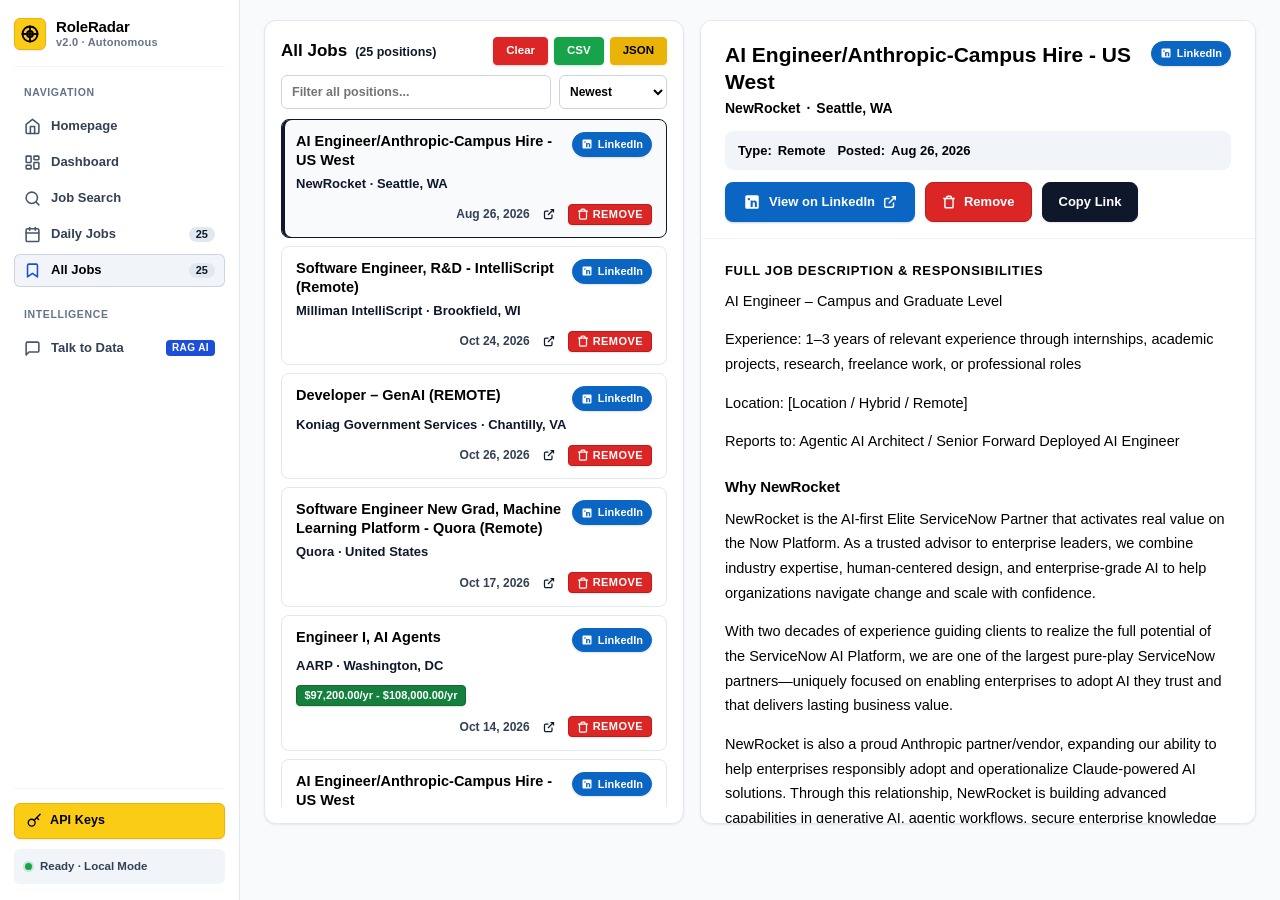
==== commit 7a764e2a: "before migration to .net" ====
--- a/all-jobs.html
+++ b/all-jobs.html
@@ -9,38 +9,103 @@
 </head>
 <body data-page="all-jobs">
 
-  <!-- Top Navigation Bar -->
-  <header class="top-navbar">
-    <a href="index.html" class="nav-brand">
-      <div class="brand-icon">
-        <svg width="16" height="16" viewBox="0 0 24 24" fill="none" stroke="#000000" stroke-width="2.5" stroke-linecap="round" stroke-linejoin="round">
-          <circle cx="12" cy="12" r="10"></circle>
-          <line x1="22" y1="12" x2="18" y2="12"></line>
-          <line x1="6" y1="12" x2="2" y2="12"></line>
-          <line x1="12" y1="6" x2="12" y2="2"></line>
-          <line x1="12" y1="22" x2="12" y2="18"></line>
-          <circle cx="12" cy="12" r="4"></circle>
-          <circle cx="12" cy="12" r="1.5" fill="#000000"></circle>
-        </svg>
-      </div>
-      <span>RoleRadar</span>
-    </a>
-
-    <!-- Right Nav Menu (Search, Daily Jobs, All Jobs, API Keys) -->
-    <nav class="nav-right-menu">
-      <a href="index.html" class="nav-link">Search</a>
-      <a href="daily-jobs.html" class="nav-link">Daily Jobs</a>
-      <a href="all-jobs.html" class="nav-link active">All Jobs</a>
-      <button type="button" class="btn-apikeys" id="btn-open-apikeys" title="Configure API Keys">
-        <svg width="14" height="14" viewBox="0 0 24 24" fill="none" stroke="currentColor" stroke-width="2.5" stroke-linecap="round" stroke-linejoin="round">
-          <circle cx="7.5" cy="15.5" r="5.5"></circle>
-          <path d="m21 2-9.6 9.6"></path>
-          <path d="m15.5 7.5 3 3"></path>
-        </svg>
-        <span>API Keys</span>
-      </button>
-    </nav>
-  </header>
+  <div class="app-layout">
+    <!-- Vertical Sidebar Navigation -->
+    <aside class="sidebar-nav">
+      <div class="sidebar-header">
+        <a href="home.html" class="sidebar-brand">
+          <div class="brand-icon">
+            <svg width="18" height="18" viewBox="0 0 24 24" fill="none" stroke="#000000" stroke-width="2.5" stroke-linecap="round" stroke-linejoin="round">
+              <circle cx="12" cy="12" r="10"></circle>
+              <line x1="22" y1="12" x2="18" y2="12"></line>
+              <line x1="6" y1="12" x2="2" y2="12"></line>
+              <line x1="12" y1="6" x2="12" y2="2"></line>
+              <line x1="12" y1="22" x2="12" y2="18"></line>
+              <circle cx="12" cy="12" r="4"></circle>
+              <circle cx="12" cy="12" r="1.5" fill="#000000"></circle>
+            </svg>
+          </div>
+          <div class="sidebar-brand-meta">
+            <span class="sidebar-brand-name">RoleRadar</span>
+            <span class="sidebar-brand-tag">v2.0 · Autonomous</span>
+          </div>
+        </a>
+      </div>
+
+      <div class="sidebar-section">
+        <div class="sidebar-section-title">Navigation</div>
+        <a href="home.html" class="sidebar-link">
+          <svg viewBox="0 0 24 24" fill="none" stroke="currentColor" stroke-width="2.2" stroke-linecap="round" stroke-linejoin="round">
+            <path d="m3 9 9-7 9 7v11a2 2 0 0 1-2 2H5a2 2 0 0 1-2-2z"></path>
+            <polyline points="9 22 9 12 15 12 15 22"></polyline>
+          </svg>
+          <span>Homepage</span>
+        </a>
+        <a href="dashboard.html" class="sidebar-link">
+          <svg viewBox="0 0 24 24" fill="none" stroke="currentColor" stroke-width="2.2" stroke-linecap="round" stroke-linejoin="round">
+            <rect width="7" height="9" x="3" y="3" rx="1"></rect>
+            <rect width="7" height="5" x="14" y="3" rx="1"></rect>
+            <rect width="7" height="9" x="14" y="12" rx="1"></rect>
+            <rect width="7" height="5" x="3" y="16" rx="1"></rect>
+          </svg>
+          <span>Dashboard</span>
+        </a>
+        <a href="index.html" class="sidebar-link">
+          <svg viewBox="0 0 24 24" fill="none" stroke="currentColor" stroke-width="2.2" stroke-linecap="round" stroke-linejoin="round">
+            <circle cx="11" cy="11" r="8"></circle>
+            <line x1="21" y1="21" x2="16.65" y2="16.65"></line>
+          </svg>
+          <span>Job Search</span>
+        </a>
+        <a href="daily-jobs.html" class="sidebar-link">
+          <svg viewBox="0 0 24 24" fill="none" stroke="currentColor" stroke-width="2.2" stroke-linecap="round" stroke-linejoin="round">
+            <rect width="18" height="18" x="3" y="4" rx="2" ry="2"></rect>
+            <line x1="16" y1="2" x2="16" y2="6"></line>
+            <line x1="8" y1="2" x2="8" y2="6"></line>
+            <line x1="3" y1="10" x2="21" y2="10"></line>
+          </svg>
+          <span>Daily Jobs</span>
+          <span class="sidebar-badge" id="nav-daily-count">25</span>
+        </a>
+        <a href="all-jobs.html" class="sidebar-link active">
+          <svg viewBox="0 0 24 24" fill="none" stroke="currentColor" stroke-width="2.2" stroke-linecap="round" stroke-linejoin="round">
+            <path d="m19 21-7-5-7 5V5a2 2 0 0 1 2-2h10a2 2 0 0 1 2 2z"></path>
+          </svg>
+          <span>All Jobs</span>
+          <span class="sidebar-badge" id="nav-all-count">0</span>
+        </a>
+      </div>
+
+      <div class="sidebar-section">
+        <div class="sidebar-section-title">Intelligence</div>
+        <a href="talk-to-data.html" class="sidebar-link">
+          <svg viewBox="0 0 24 24" fill="none" stroke="currentColor" stroke-width="2.2" stroke-linecap="round" stroke-linejoin="round">
+            <path d="M21 15a2 2 0 0 1-2 2H7l-4 4V5a2 2 0 0 1 2-2h14a2 2 0 0 1 2 2z"></path>
+          </svg>
+          <span>Talk to Data</span>
+          <span class="sidebar-pill-ai">RAG AI</span>
+        </a>
+      </div>
+
+      <div class="sidebar-footer">
+        <button type="button" class="sidebar-btn-apikeys" id="btn-open-apikeys" title="Configure API Keys">
+          <svg width="15" height="15" viewBox="0 0 24 24" fill="none" stroke="currentColor" stroke-width="2.2" stroke-linecap="round" stroke-linejoin="round">
+            <circle cx="7.5" cy="15.5" r="5.5"></circle>
+            <path d="m21 2-9.6 9.6"></path>
+            <path d="m15.5 7.5 3 3"></path>
+          </svg>
+          <span>API Keys</span>
+        </button>
+
+        <div class="sidebar-status-box" id="sidebar-status-indicator">
+          <span class="sidebar-status-dot"></span>
+          <span id="sidebar-status-text">Ready · Local Mode</span>
+        </div>
+      </div>
+    </aside>
+
+    <!-- Main Workspace -->
+    <main class="app-main">
 
   <!-- Master 2-Column Layout (Results List & Job Detail Pane) -->
   <div class="app-2col-layout">
@@ -138,6 +203,13 @@
                   <line x1="10" y1="14" x2="21" y2="3"></line>
                 </svg>
               </a>
+              <button type="button" class="btn-detail-action btn-detail-remove" id="detail-remove-btn" title="Remove job from All Jobs">
+                <svg width="14" height="14" viewBox="0 0 24 24" fill="none" stroke="currentColor" stroke-width="2.5" stroke-linecap="round" stroke-linejoin="round">
+                  <polyline points="3 6 5 6 21 6"></polyline>
+                  <path d="M19 6v14a2 2 0 0 1-2 2H7a2 2 0 0 1-2-2V6m3 0V4a2 2 0 0 1 2-2h4a2 2 0 0 1 2 2v2"></path>
+                </svg>
+                <span>Remove</span>
+              </button>
               <button type="button" class="btn-detail-action" id="detail-copy-btn">Copy Link</button>
             </div>
           </div>
@@ -154,6 +226,8 @@
         </div>
       </div>
     </div>
+  </div>
+    </main>
   </div>
 
   <!-- API Keys Window -->
--- a/style.css
+++ b/style.css
@@ -140,7 +140,239 @@
   border: none !important;
 }
 
-/* Top Navigation Bar */
+/* ==========================================================================
+   APP SHELL: DOCKED VERTICAL LEFT SIDEBAR & MAIN WORKSPACE
+   ========================================================================== */
+.app-layout {
+  display: flex;
+  min-height: 100vh;
+  width: 100%;
+  background: var(--bg-page);
+  align-items: stretch;
+}
+
+.sidebar-nav {
+  width: 240px;
+  min-width: 240px;
+  max-width: 240px;
+  background: var(--bg-card);
+  border-right: 1px solid var(--border-card);
+  display: flex;
+  flex-direction: column;
+  position: sticky;
+  top: 0;
+  height: 100vh;
+  z-index: 100;
+  box-sizing: border-box;
+  padding: 18px 14px 16px;
+  flex-shrink: 0;
+  user-select: none;
+  overflow-y: auto;
+}
+
+.sidebar-header {
+  padding-bottom: 16px;
+  border-bottom: 1px solid var(--border-light);
+  margin-bottom: 14px;
+}
+
+.sidebar-brand {
+  display: flex;
+  align-items: center;
+  gap: 10px;
+  text-decoration: none;
+  color: var(--text-primary);
+}
+
+.sidebar-brand .brand-icon {
+  width: 32px;
+  height: 32px;
+  border-radius: var(--radius-sm);
+  background: #facc15;
+  border: 1px solid #eab308;
+  color: #000000;
+  display: flex;
+  align-items: center;
+  justify-content: center;
+  box-shadow: 0 1px 2px rgba(0, 0, 0, 0.08);
+  flex: none;
+}
+
+.sidebar-brand-meta {
+  display: flex;
+  flex-direction: column;
+  line-height: 1.2;
+}
+
+.sidebar-brand-name {
+  font-size: 15px;
+  font-weight: 850;
+  color: #000000;
+  letter-spacing: -0.01em;
+}
+
+.sidebar-brand-tag {
+  font-size: 11px;
+  font-weight: 650;
+  color: #64748b;
+  letter-spacing: 0.02em;
+}
+
+.sidebar-section {
+  display: flex;
+  flex-direction: column;
+  gap: 3px;
+  margin-bottom: 16px;
+}
+
+.sidebar-section-title {
+  font-size: 10.5px;
+  font-weight: 850;
+  letter-spacing: 0.06em;
+  text-transform: uppercase;
+  color: #64748b;
+  padding: 4px 10px;
+  margin-bottom: 2px;
+}
+
+.sidebar-link {
+  display: flex;
+  align-items: center;
+  gap: 10px;
+  padding: 8px 10px;
+  border-radius: var(--radius-sm);
+  font-size: 13px;
+  font-weight: 700;
+  color: #334155;
+  text-decoration: none;
+  transition: all var(--transition);
+  position: relative;
+  line-height: 1.2;
+}
+
+.sidebar-link svg {
+  width: 17px;
+  height: 17px;
+  flex: none;
+  stroke: #475569;
+  transition: stroke var(--transition);
+}
+
+.sidebar-link:hover {
+  color: #000000;
+  background: #f1f5f9;
+}
+
+.sidebar-link:hover svg {
+  stroke: #000000;
+}
+
+.sidebar-link.active {
+  color: #000000;
+  background: #f1f5f9;
+  font-weight: 850;
+  box-shadow: inset 0 0 0 1px #cbd5e1;
+}
+
+.sidebar-link.active svg {
+  stroke: #1d4ed8;
+}
+
+.sidebar-badge {
+  margin-left: auto;
+  font-size: 11px;
+  font-weight: 800;
+  padding: 1px 7px;
+  border-radius: var(--radius-full);
+  background: #e2e8f0;
+  color: #0f172a;
+}
+
+.sidebar-pill-ai {
+  margin-left: auto;
+  font-size: 10px;
+  font-weight: 850;
+  text-transform: uppercase;
+  letter-spacing: 0.04em;
+  padding: 2px 6px;
+  border-radius: var(--radius-xs);
+  background: #1d4ed8;
+  color: #ffffff;
+}
+
+.sidebar-footer {
+  margin-top: auto;
+  padding-top: 14px;
+  border-top: 1px solid var(--border-light);
+  display: flex;
+  flex-direction: column;
+  gap: 10px;
+}
+
+.sidebar-btn-apikeys {
+  height: 36px;
+  width: 100%;
+  padding: 0 12px;
+  border-radius: var(--radius-sm);
+  background: #facc15;
+  color: #000000;
+  border: 1px solid #eab308;
+  font-family: inherit;
+  font-size: 12.5px;
+  font-weight: 800;
+  letter-spacing: 0.01em;
+  display: inline-flex;
+  align-items: center;
+  justify-content: flex-start;
+  gap: 8px;
+  cursor: pointer;
+  transition: all var(--transition);
+  box-shadow: 0 1px 2px rgba(0, 0, 0, 0.08);
+  box-sizing: border-box;
+}
+
+.sidebar-btn-apikeys:hover {
+  background: #fde047;
+  border-color: #ca8a04;
+}
+
+.sidebar-btn-apikeys svg {
+  flex: none;
+}
+
+.sidebar-status-box {
+  background: var(--bg-muted);
+  border: 1px solid var(--border-light);
+  border-radius: var(--radius-sm);
+  padding: 8px 10px;
+  display: flex;
+  align-items: center;
+  gap: 8px;
+  font-size: 11.5px;
+  font-weight: 650;
+  color: #334155;
+}
+
+.sidebar-status-dot {
+  width: 7px;
+  height: 7px;
+  border-radius: 50%;
+  background: #16a34a;
+  box-shadow: 0 0 0 2px rgba(22, 163, 74, 0.2);
+  flex: none;
+}
+
+.app-main {
+  flex: 1;
+  min-width: 0;
+  display: flex;
+  flex-direction: column;
+  min-height: 100vh;
+  box-sizing: border-box;
+  overflow-y: auto;
+}
+
+/* Top Navigation Bar (Legacy fallback) */
 .top-navbar {
   height: 56px;
   background: var(--bg-card);
@@ -1366,23 +1598,37 @@
   color: #0f172a;
 }
 
+.job-item-salary {
+  margin-top: 5px;
+  display: flex;
+  align-items: center;
+}
+
 .job-item-meta {
   display: flex;
   align-items: center;
+  justify-content: flex-end;
   gap: 8px;
-  margin-top: 4px;
-  flex-wrap: wrap;
+  margin-top: 6px;
+  flex-wrap: nowrap;
 }
 
 .job-salary-tag {
   font-size: 11px;
   font-weight: 750;
-  color: #ffffff;
-  background: #059669;
-  border: 1px solid #059669;
-  padding: 2px 7px;
+  color: #ffffff !important;
+  background: #15803d !important;
+  border: 1px solid #166534 !important;
+  padding: 2.5px 7.5px;
   border-radius: var(--radius-xs);
-  box-shadow: 0 1px 2px rgba(5, 150, 105, 0.2);
+  box-shadow: 0 1px 2px rgba(21, 128, 61, 0.2);
+  display: inline-flex;
+  align-items: center;
+  max-width: 100%;
+  white-space: nowrap;
+  overflow: hidden;
+  text-overflow: ellipsis;
+  line-height: 1.3;
 }
 
 .job-item-date {
@@ -1390,6 +1636,7 @@
   font-weight: 600;
   color: #334155;
   margin-left: auto;
+  white-space: nowrap;
 }
 
 /* External Link Quick Button on Job Item */
@@ -1449,6 +1696,17 @@
   stroke: #ffffff;
 }
 
+.btn-job-save.saved {
+  background-color: #0f172a !important;
+  border-color: #0f172a !important;
+  color: #ffffff !important;
+}
+
+.btn-job-save.saved:hover {
+  background-color: #1e293b !important;
+  border-color: #1e293b !important;
+}
+
 .btn-job-remove {
   background-color: #dc2626 !important;
   color: #ffffff !important;
@@ -1607,6 +1865,20 @@
 
 .stat-item span {
   color: #000000 !important;
+}
+
+.stat-item span.job-salary-tag,
+.stat-item #detail-salary {
+  color: #ffffff !important;
+  background: #15803d !important;
+  border-color: #166534 !important;
+  font-size: 12px;
+  font-weight: 750;
+  padding: 3px 9px;
+  border-radius: var(--radius-xs);
+  box-shadow: 0 1px 2px rgba(21, 128, 61, 0.2);
+  display: inline-flex;
+  align-items: center;
 }
 
 .detail-actions-bar {
@@ -1672,6 +1944,41 @@
   background: #1e293b;
   border-color: #1e293b;
   color: #ffffff !important;
+}
+
+.btn-detail-save {
+  background: #16a34a !important;
+  border-color: #15803d !important;
+  color: #ffffff !important;
+}
+
+.btn-detail-save:hover {
+  background: #15803d !important;
+  border-color: #166534 !important;
+  transform: translateY(-1px);
+}
+
+.btn-detail-save.saved {
+  background: #0f172a !important;
+  border-color: #0f172a !important;
+  color: #ffffff !important;
+}
+
+.btn-detail-save.saved:hover {
+  background: #1e293b !important;
+  border-color: #1e293b !important;
+}
+
+.btn-detail-remove {
+  background: #dc2626 !important;
+  border-color: #b91c1c !important;
+  color: #ffffff !important;
+}
+
+.btn-detail-remove:hover {
+  background: #b91c1c !important;
+  border-color: #991b1b !important;
+  transform: translateY(-1px);
 }
 
 /* Detail Description Body - Dark, Crisp, High-Contrast Text (Seamless Scroll) */
@@ -1849,10 +2156,713 @@
   transform: translateY(-1px);
 }
 
+/* ==========================================================================
+   HOMEPAGE VIEW (.home-container)
+   ========================================================================== */
+.home-container {
+  width: 100%;
+  max-width: 1360px;
+  margin: 0 auto;
+  padding: 24px 32px 60px;
+  display: flex;
+  flex-direction: column;
+  gap: 24px;
+  box-sizing: border-box;
+}
+
+.home-hero-card {
+  background: var(--bg-card);
+  border: 1px solid var(--border-card);
+  border-radius: var(--radius-lg);
+  padding: 28px 32px;
+  box-shadow: var(--shadow-card);
+  display: flex;
+  flex-direction: column;
+  gap: 16px;
+}
+
+.home-hero-header {
+  display: flex;
+  align-items: flex-start;
+  justify-content: space-between;
+  gap: 16px;
+  flex-wrap: wrap;
+}
+
+.home-hero-badge {
+  display: inline-flex;
+  align-items: center;
+  gap: 6px;
+  font-size: 11.5px;
+  font-weight: 800;
+  letter-spacing: 0.04em;
+  text-transform: uppercase;
+  color: #1d4ed8;
+  background: #eff6ff;
+  border: 1px solid #bfdbfe;
+  padding: 3px 10px;
+  border-radius: var(--radius-full);
+}
+
+.home-hero-title {
+  font-size: 24px;
+  font-weight: 850;
+  color: #000000;
+  letter-spacing: -0.02em;
+  margin: 4px 0 0;
+  line-height: 1.25;
+}
+
+.home-hero-desc {
+  font-size: 14px;
+  color: #334155;
+  line-height: 1.6;
+  max-width: 760px;
+  margin: 0;
+  font-weight: 550;
+}
+
+.home-quick-search-form {
+  display: flex;
+  align-items: center;
+  gap: 10px;
+  margin-top: 6px;
+  flex-wrap: wrap;
+}
+
+.home-search-input {
+  flex: 1;
+  min-width: 240px;
+  height: 42px;
+  padding: 0 14px;
+  border: 1px solid var(--border-input);
+  border-radius: var(--radius-md);
+  font-family: inherit;
+  font-size: 13.5px;
+  font-weight: 600;
+  color: #000000;
+  background: #ffffff;
+  box-sizing: border-box;
+}
+
+.home-search-input:focus {
+  outline: none;
+  border-color: #0f172a;
+  box-shadow: 0 0 0 2px rgba(15, 23, 42, 0.1);
+}
+
+.home-search-btn {
+  height: 42px;
+  padding: 0 22px;
+  border-radius: var(--radius-md);
+  background: #1d4ed8;
+  color: #ffffff;
+  border: 1px solid #1e40af;
+  font-family: inherit;
+  font-size: 13.5px;
+  font-weight: 750;
+  cursor: pointer;
+  display: inline-flex;
+  align-items: center;
+  gap: 8px;
+  transition: all var(--transition);
+}
+
+.home-search-btn:hover {
+  background: #1e40af;
+}
+
+.home-preset-chips {
+  display: flex;
+  align-items: center;
+  gap: 8px;
+  flex-wrap: wrap;
+  margin-top: -4px;
+}
+
+.home-preset-label {
+  font-size: 11.5px;
+  font-weight: 750;
+  text-transform: uppercase;
+  letter-spacing: 0.04em;
+  color: #64748b;
+}
+
+.home-preset-chip {
+  font-size: 12px;
+  font-weight: 650;
+  color: #1e293b;
+  background: #f1f5f9;
+  border: 1px solid var(--border-card);
+  padding: 3px 10px;
+  border-radius: var(--radius-full);
+  text-decoration: none;
+  cursor: pointer;
+  transition: all var(--transition);
+}
+
+.home-preset-chip:hover {
+  background: #e2e8f0;
+  color: #000000;
+  border-color: #94a3b8;
+}
+
+.home-stats-grid {
+  display: grid;
+  grid-template-columns: repeat(auto-fit, minmax(220px, 1fr));
+  gap: 16px;
+}
+
+.home-stat-card {
+  background: var(--bg-card);
+  border: 1px solid var(--border-card);
+  border-radius: var(--radius-md);
+  padding: 18px 20px;
+  box-shadow: var(--shadow-card);
+  display: flex;
+  flex-direction: column;
+  gap: 4px;
+}
+
+.home-stat-label {
+  font-size: 11px;
+  font-weight: 800;
+  text-transform: uppercase;
+  letter-spacing: 0.06em;
+  color: #64748b;
+}
+
+.home-stat-value {
+  font-size: 26px;
+  font-weight: 850;
+  color: #000000;
+  letter-spacing: -0.02em;
+}
+
+.home-stat-desc {
+  font-size: 12px;
+  color: #475569;
+  font-weight: 600;
+}
+
+.home-features-grid {
+  display: grid;
+  grid-template-columns: repeat(auto-fit, minmax(280px, 1fr));
+  gap: 18px;
+}
+
+.home-feature-card {
+  background: var(--bg-card);
+  border: 1px solid var(--border-card);
+  border-radius: var(--radius-md);
+  padding: 22px;
+  box-shadow: var(--shadow-card);
+  display: flex;
+  flex-direction: column;
+  gap: 12px;
+  text-decoration: none;
+  color: inherit;
+  transition: all var(--transition);
+}
+
+.home-feature-card:hover {
+  border-color: #94a3b8;
+  transform: translateY(-2px);
+  box-shadow: 0 4px 12px rgba(0, 0, 0, 0.06);
+}
+
+.home-feature-top {
+  display: flex;
+  align-items: center;
+  justify-content: space-between;
+}
+
+.home-feature-icon {
+  width: 38px;
+  height: 38px;
+  border-radius: var(--radius-sm);
+  background: #f1f5f9;
+  border: 1px solid #e2e8f0;
+  display: flex;
+  align-items: center;
+  justify-content: center;
+  color: #0f172a;
+}
+
+.home-feature-badge {
+  font-size: 11px;
+  font-weight: 750;
+  color: #64748b;
+  background: #f8fafc;
+  padding: 2px 7px;
+  border-radius: var(--radius-xs);
+  border: 1px solid #e2e8f0;
+}
+
+.home-feature-title {
+  font-size: 16px;
+  font-weight: 800;
+  color: #000000;
+  margin: 0;
+}
+
+.home-feature-desc {
+  font-size: 13px;
+  color: #334155;
+  line-height: 1.5;
+  font-weight: 550;
+  margin: 0;
+}
+
+.home-feature-link {
+  font-size: 12.5px;
+  font-weight: 750;
+  color: #1d4ed8;
+  display: inline-flex;
+  align-items: center;
+  gap: 4px;
+  margin-top: auto;
+}
+
+/* ==========================================================================
+   DASHBOARD VIEW (.dashboard-container)
+   ========================================================================== */
+.dashboard-container {
+  width: 100%;
+  max-width: 1400px;
+  margin: 0 auto;
+  padding: 24px 32px 60px;
+  display: flex;
+  flex-direction: column;
+  gap: 24px;
+  box-sizing: border-box;
+}
+
+.dashboard-header {
+  display: flex;
+  align-items: center;
+  justify-content: space-between;
+  gap: 16px;
+  flex-wrap: wrap;
+}
+
+.dashboard-title-group {
+  display: flex;
+  flex-direction: column;
+  gap: 4px;
+}
+
+.dashboard-title {
+  font-size: 22px;
+  font-weight: 850;
+  color: #000000;
+  margin: 0;
+}
+
+.dashboard-subtitle {
+  font-size: 13px;
+  color: #475569;
+  font-weight: 600;
+  margin: 0;
+}
+
+.dashboard-actions-top {
+  display: flex;
+  align-items: center;
+  gap: 10px;
+}
+
+.dashboard-grid {
+  display: grid;
+  grid-template-columns: repeat(12, 1fr);
+  gap: 20px;
+}
+
+.dash-span-12 { grid-column: span 12; }
+.dash-span-8 { grid-column: span 8; }
+.dash-span-6 { grid-column: span 6; }
+.dash-span-4 { grid-column: span 4; }
+
+.dash-card {
+  background: var(--bg-card);
+  border: 1px solid var(--border-card);
+  border-radius: var(--radius-md);
+  padding: 20px 22px;
+  box-shadow: var(--shadow-card);
+  display: flex;
+  flex-direction: column;
+  gap: 14px;
+}
+
+.dash-card-header {
+  display: flex;
+  align-items: center;
+  justify-content: space-between;
+  border-bottom: 1px solid var(--border-light);
+  padding-bottom: 10px;
+}
+
+.dash-card-title {
+  font-size: 14px;
+  font-weight: 800;
+  color: #000000;
+}
+
+.dash-card-badge {
+  font-size: 11px;
+  font-weight: 750;
+  color: #475569;
+  background: #f1f5f9;
+  padding: 2px 7px;
+  border-radius: var(--radius-xs);
+}
+
+.dash-meter-list {
+  display: flex;
+  flex-direction: column;
+  gap: 12px;
+}
+
+.dash-meter-row {
+  display: flex;
+  flex-direction: column;
+  gap: 5px;
+}
+
+.dash-meter-label-row {
+  display: flex;
+  justify-content: space-between;
+  align-items: center;
+  font-size: 12.5px;
+  font-weight: 700;
+  color: #1e293b;
+}
+
+.dash-meter-track {
+  height: 8px;
+  background: #e2e8f0;
+  border-radius: 4px;
+  overflow: hidden;
+  display: flex;
+}
+
+.dash-meter-fill {
+  height: 100%;
+  border-radius: 4px;
+  transition: width 0.3s ease;
+}
+
+.dash-table {
+  width: 100%;
+  border-collapse: collapse;
+  font-size: 13px;
+}
+
+.dash-table th {
+  text-align: left;
+  font-size: 11px;
+  font-weight: 800;
+  text-transform: uppercase;
+  letter-spacing: 0.05em;
+  color: #64748b;
+  padding: 8px 10px;
+  border-bottom: 1px solid var(--border-card);
+}
+
+.dash-table td {
+  padding: 10px;
+  border-bottom: 1px solid var(--border-light);
+  color: #1e293b;
+  font-weight: 600;
+}
+
+.dash-table tr:hover td {
+  background: #f8fafc;
+}
+
+/* ==========================================================================
+   TALK TO DATA VIEW (.talk-container)
+   ========================================================================== */
+.talk-container {
+  width: 100%;
+  max-width: 1160px;
+  margin: 0 auto;
+  padding: 20px 24px 24px;
+  display: flex;
+  flex-direction: column;
+  height: 100vh;
+  box-sizing: border-box;
+}
+
+.talk-header {
+  display: flex;
+  align-items: center;
+  justify-content: space-between;
+  padding-bottom: 14px;
+  border-bottom: 1px solid var(--border-card);
+  margin-bottom: 16px;
+  flex-shrink: 0;
+  flex-wrap: wrap;
+  gap: 12px;
+}
+
+.talk-title-group {
+  display: flex;
+  flex-direction: column;
+  gap: 3px;
+}
+
+.talk-title {
+  font-size: 20px;
+  font-weight: 850;
+  color: #000000;
+  margin: 0;
+  display: flex;
+  align-items: center;
+  gap: 8px;
+}
+
+.talk-badge-ai {
+  font-size: 10.5px;
+  font-weight: 800;
+  text-transform: uppercase;
+  letter-spacing: 0.05em;
+  color: #1d4ed8;
+  background: #eff6ff;
+  border: 1px solid #bfdbfe;
+  padding: 2px 7px;
+  border-radius: var(--radius-xs);
+}
+
+.talk-subtitle {
+  font-size: 12.5px;
+  color: #475569;
+  font-weight: 600;
+  margin: 0;
+}
+
+.talk-status-badge {
+  display: inline-flex;
+  align-items: center;
+  gap: 6px;
+  font-size: 12px;
+  font-weight: 700;
+  padding: 5px 12px;
+  border-radius: var(--radius-full);
+  background: #f1f5f9;
+  border: 1px solid var(--border-card);
+  color: #334155;
+}
+
+.talk-chat-feed {
+  flex: 1;
+  overflow-y: auto;
+  display: flex;
+  flex-direction: column;
+  gap: 16px;
+  padding-right: 6px;
+  margin-bottom: 16px;
+}
+
+.talk-msg {
+  display: flex;
+  gap: 12px;
+  max-width: 88%;
+}
+
+.talk-msg-user {
+  align-self: flex-end;
+  flex-direction: row-reverse;
+}
+
+.talk-msg-assistant {
+  align-self: flex-start;
+}
+
+.talk-msg-avatar {
+  width: 32px;
+  height: 32px;
+  border-radius: var(--radius-sm);
+  display: flex;
+  align-items: center;
+  justify-content: center;
+  font-size: 12px;
+  font-weight: 800;
+  flex: none;
+}
+
+.talk-msg-user .talk-msg-avatar {
+  background: #0f172a;
+  color: #ffffff;
+}
+
+.talk-msg-assistant .talk-msg-avatar {
+  background: #1d4ed8;
+  color: #ffffff;
+}
+
+.talk-msg-bubble {
+  padding: 14px 18px;
+  border-radius: var(--radius-md);
+  font-size: 13.5px;
+  line-height: 1.6;
+  box-shadow: 0 1px 2px rgba(0, 0, 0, 0.05);
+}
+
+.talk-msg-user .talk-msg-bubble {
+  background: #0f172a;
+  color: #ffffff;
+  border-bottom-right-radius: 2px;
+}
+
+.talk-msg-assistant .talk-msg-bubble {
+  background: #ffffff;
+  color: #0f172a;
+  border: 1px solid var(--border-card);
+  border-bottom-left-radius: 2px;
+}
+
+.talk-reasoning-box {
+  margin-top: 10px;
+  padding: 8px 12px;
+  background: #f8fafc;
+  border-left: 3px solid #1d4ed8;
+  border-radius: 0 var(--radius-xs) var(--radius-xs) 0;
+  font-size: 12px;
+  color: #475569;
+}
+
+.talk-sources-box {
+  margin-top: 14px;
+  padding-top: 10px;
+  border-top: 1px solid var(--border-light);
+  display: flex;
+  flex-direction: column;
+  gap: 8px;
+}
+
+.talk-sources-title {
+  font-size: 11px;
+  font-weight: 800;
+  text-transform: uppercase;
+  letter-spacing: 0.05em;
+  color: #64748b;
+}
+
+.talk-sources-list {
+  display: grid;
+  grid-template-columns: repeat(auto-fit, minmax(260px, 1fr));
+  gap: 8px;
+}
+
+.talk-source-item {
+  background: #f8fafc;
+  border: 1px solid var(--border-light);
+  border-radius: var(--radius-xs);
+  padding: 8px 10px;
+  display: flex;
+  flex-direction: column;
+  gap: 4px;
+  text-decoration: none;
+  color: inherit;
+  transition: all var(--transition);
+}
+
+.talk-source-item:hover {
+  border-color: #cbd5e1;
+  background: #f1f5f9;
+}
+
+.talk-source-title {
+  font-size: 12.5px;
+  font-weight: 750;
+  color: #000000;
+}
+
+.talk-source-meta {
+  font-size: 11.5px;
+  color: #475569;
+}
+
+.talk-suggested-prompts {
+  display: flex;
+  align-items: center;
+  gap: 8px;
+  flex-wrap: wrap;
+  margin-bottom: 10px;
+  flex-shrink: 0;
+}
+
+.talk-suggest-chip {
+  font-size: 12px;
+  font-weight: 650;
+  color: #334155;
+  background: #f1f5f9;
+  border: 1px solid var(--border-card);
+  padding: 4px 10px;
+  border-radius: var(--radius-full);
+  cursor: pointer;
+  transition: all var(--transition);
+}
+
+.talk-suggest-chip:hover {
+  background: #e2e8f0;
+  color: #000000;
+  border-color: #94a3b8;
+}
+
+.talk-input-bar {
+  flex-shrink: 0;
+  background: var(--bg-card);
+  border: 1px solid var(--border-card);
+  border-radius: var(--radius-md);
+  padding: 8px 10px;
+  display: flex;
+  align-items: center;
+  gap: 10px;
+  box-shadow: var(--shadow-card);
+}
+
+.talk-input-field {
+  flex: 1;
+  border: none;
+  font-family: inherit;
+  font-size: 13.5px;
+  font-weight: 600;
+  color: #000000;
+  background: transparent;
+  padding: 6px 8px;
+}
+
+.talk-input-field:focus {
+  outline: none;
+}
+
+.talk-send-btn {
+  height: 38px;
+  padding: 0 18px;
+  border-radius: var(--radius-sm);
+  background: #1d4ed8;
+  color: #ffffff;
+  border: 1px solid #1e40af;
+  font-family: inherit;
+  font-size: 13px;
+  font-weight: 750;
+  cursor: pointer;
+  display: inline-flex;
+  align-items: center;
+  gap: 6px;
+  transition: all var(--transition);
+}
+
+.talk-send-btn:hover {
+  background: #1e40af;
+}
+
 /* ========================================================
    RESPONSIVE DESIGN (3 Columns -> 2 Columns -> 1 Column)
    ======================================================== */
-@media (max-width: 1200px) {
+@media (max-width: 1300px) {
   .app-3col-layout {
     grid-template-columns: 1fr 1fr;
     gap: 16px;
@@ -1864,22 +2874,61 @@
   .col-search {
     grid-column: 1 / -1;
   }
-  .col-results, .col-detail {
-    height: 650px;
+  .dash-span-8 { grid-column: span 12; }
+  .dash-span-6 { grid-column: span 12; }
+  .dash-span-4 { grid-column: span 6; }
+}
+
+@media (max-width: 950px) {
+  .app-layout {
+    flex-direction: column;
   }
-}
-
-@media (max-width: 900px) {
-  .app-3col-layout,
-  .app-2col-layout {
-    grid-template-columns: 1fr;
-    padding: 16px 14px;
+  .sidebar-nav {
+    width: 100%;
+    min-width: 100%;
+    max-width: 100%;
+    height: auto;
+    position: sticky;
+    top: 0;
+    border-right: none;
+    border-bottom: 1px solid var(--border-card);
+    padding: 10px 14px;
+    flex-direction: row;
+    align-items: center;
+    justify-content: space-between;
+    flex-wrap: wrap;
+    gap: 8px;
   }
-  .col-results, .col-detail {
-    position: static;
-    height: auto;
-    max-height: none;
+  .sidebar-header {
+    border-bottom: none;
+    padding-bottom: 0;
+    margin-bottom: 0;
   }
+  .sidebar-section-title,
+  .sidebar-status-box {
+    display: none;
+  }
+  .sidebar-section {
+    flex-direction: row;
+    align-items: center;
+    gap: 4px;
+    margin-bottom: 0;
+  }
+  .sidebar-link {
+    padding: 6px 10px;
+    font-size: 12px;
+  }
+  .sidebar-footer {
+    margin-top: 0;
+    padding-top: 0;
+    border-top: none;
+  }
+  .sidebar-btn-apikeys {
+    width: auto;
+    height: 32px;
+  }
+  .dash-span-4 { grid-column: span 12; }
+  .talk-container { height: calc(100vh - 60px); }
 }
 
 /* ========================================================
